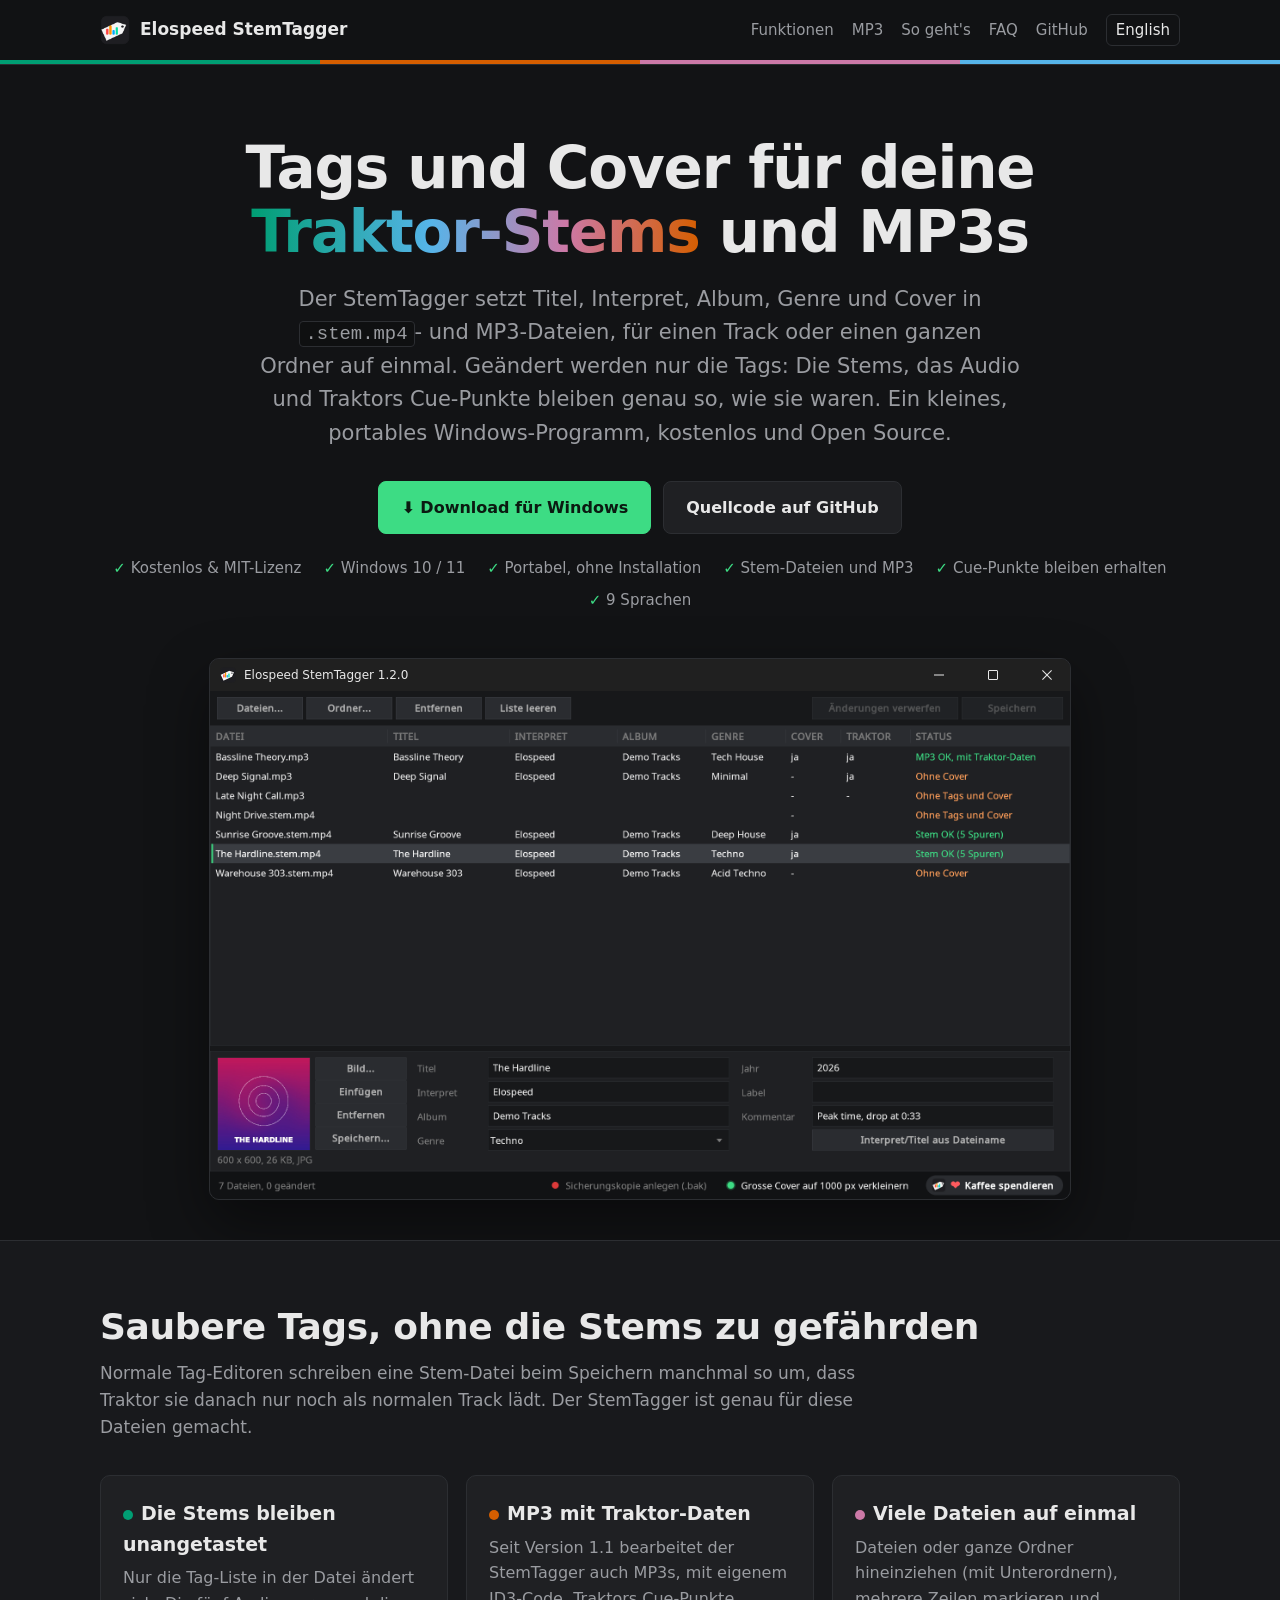
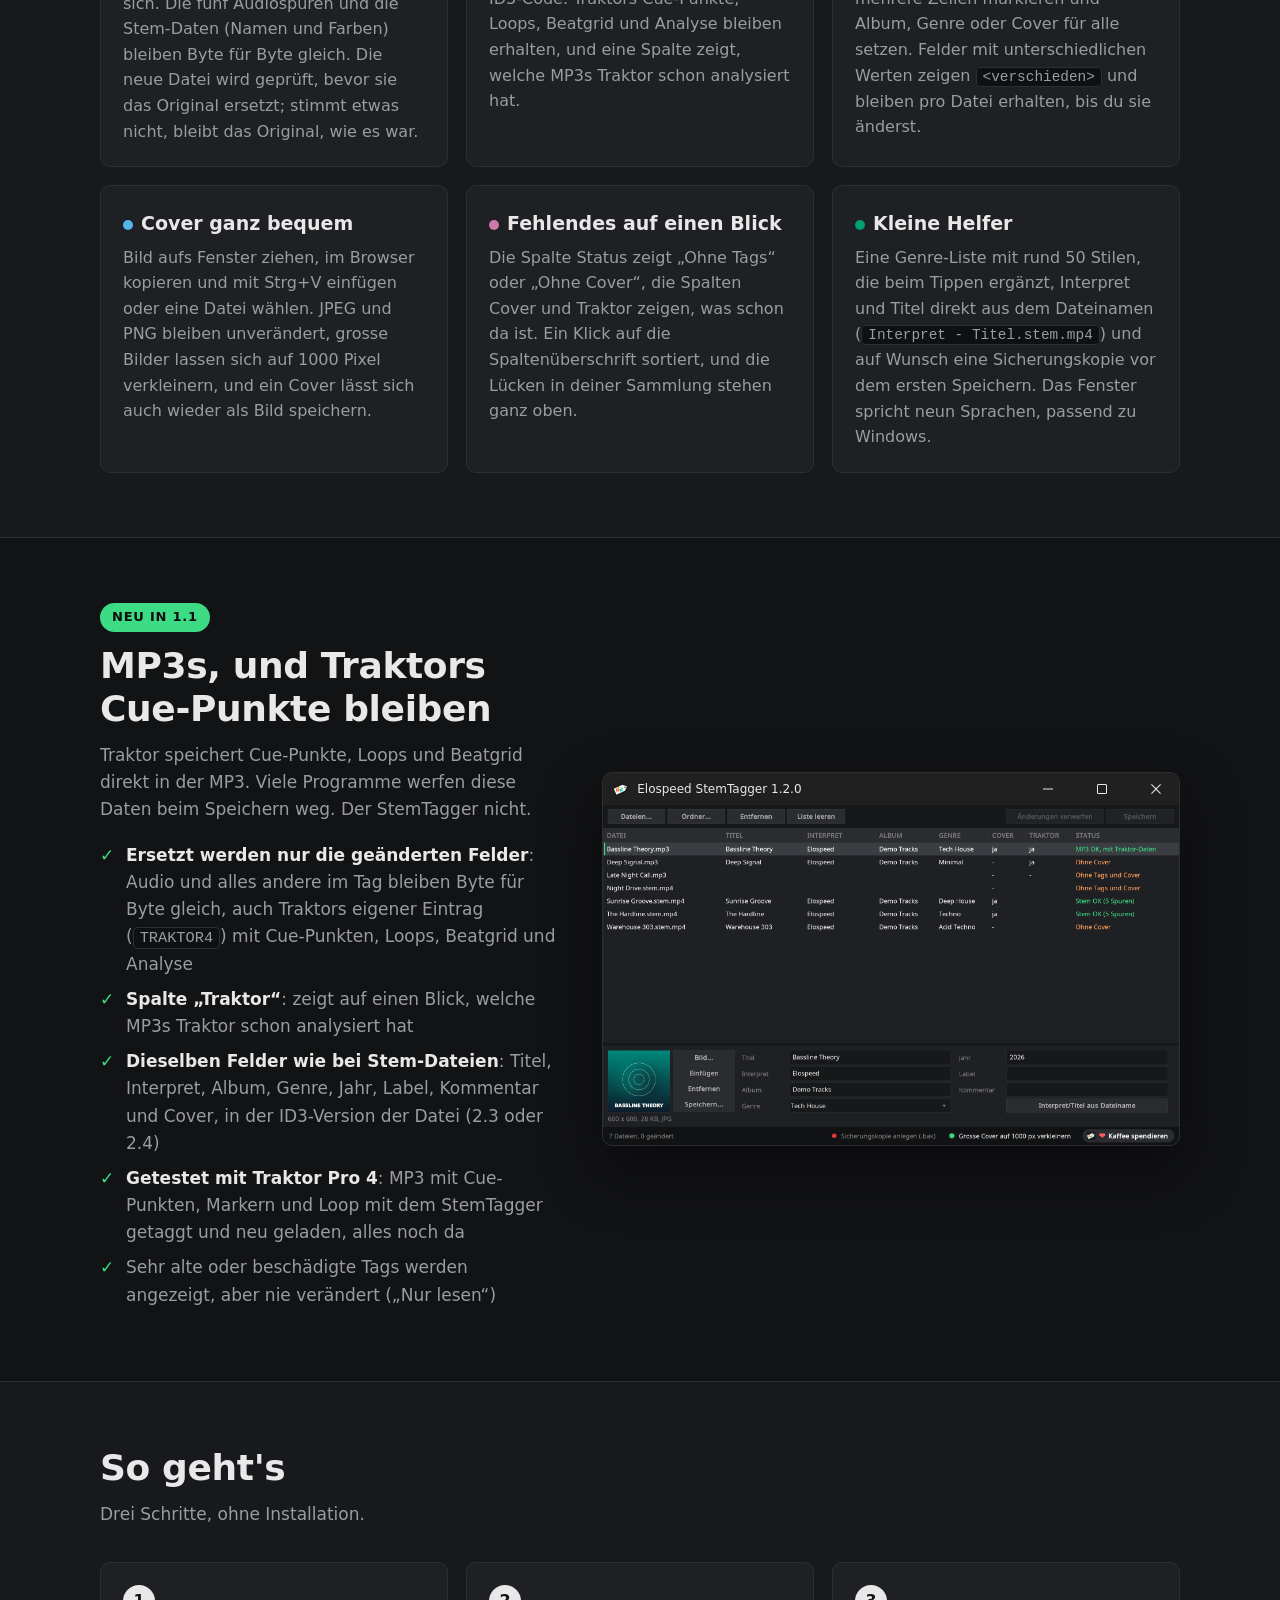
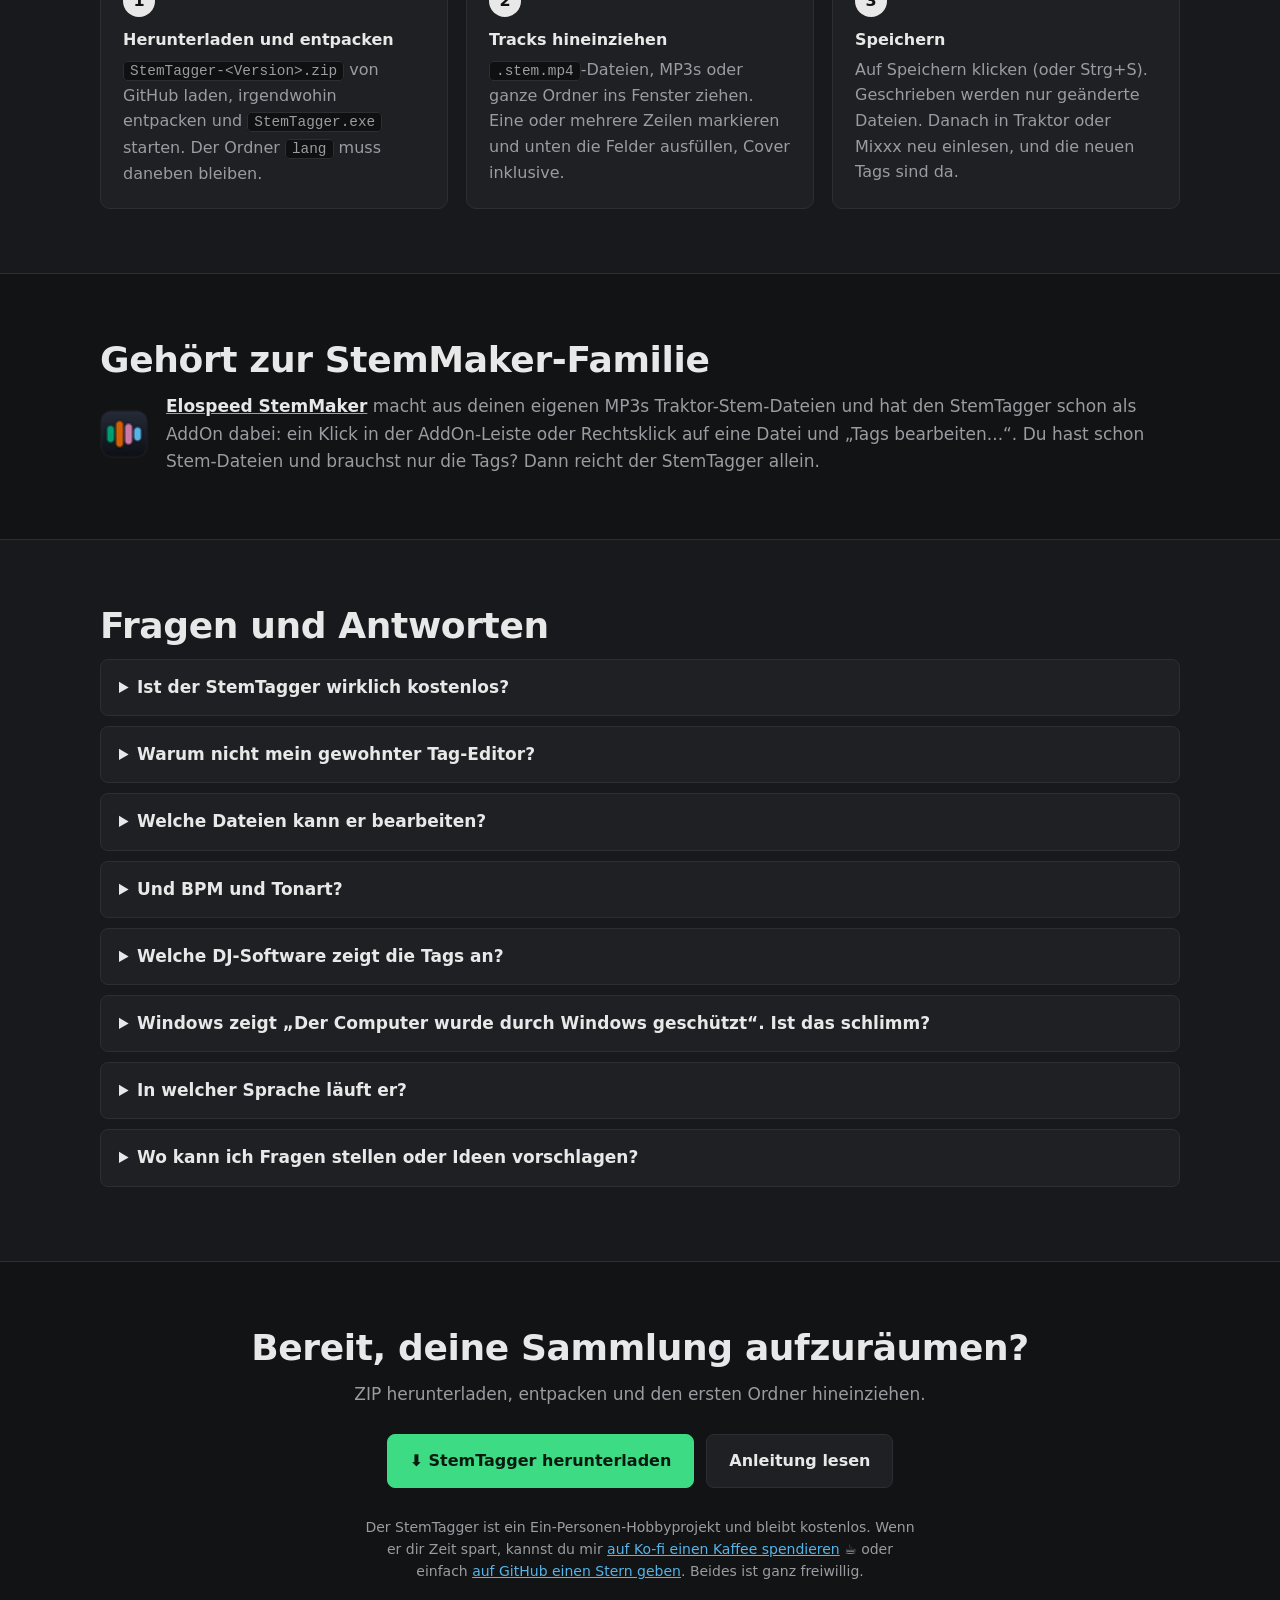
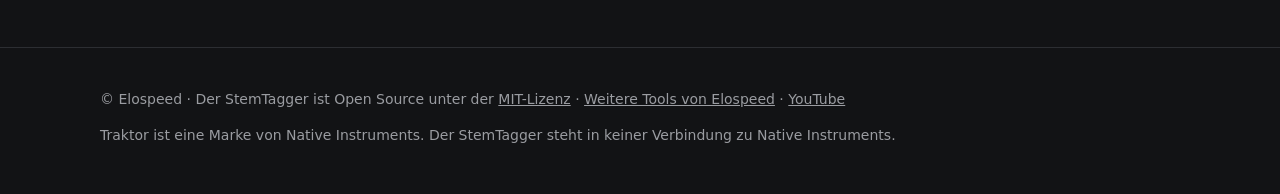
==== site/de/index.html @ ab4106f7 "Projektseite auf 1.2.0: neue Screenshots, neun Sprachen" ====
<!doctype html>
<html lang="de">
<head>
<meta charset="utf-8">
<meta name="viewport" content="width=device-width, initial-scale=1">
<title>StemTagger – kostenloser Tag- und Cover-Editor für Traktor-Stems und MP3</title>
<meta name="description" content="Elospeed StemTagger setzt Titel, Interpret, Album, Genre und Cover in Traktor-Stem-Dateien (.stem.mp4) und MP3s, ohne die Stems oder Traktors Cue-Punkte zu beschädigen. Kostenlos, Open Source, portabel, für Windows.">
<meta name="keywords" content="stem.mp4 Tags, Traktor Stems Tag-Editor, Cover Stem-Datei, MP3 Tags Traktor Cue-Punkte, Traktor Pro 4, Mixxx Stems, DJ, ID3, Windows, kostenlos, Open Source">
<meta name="author" content="Elospeed">
<meta name="robots" content="index, follow">
<link rel="canonical" href="https://elospeed.github.io/StemTagger/de/">
<link rel="alternate" hreflang="en" href="https://elospeed.github.io/StemTagger/">
<link rel="alternate" hreflang="de" href="https://elospeed.github.io/StemTagger/de/">
<link rel="alternate" hreflang="x-default" href="https://elospeed.github.io/StemTagger/">
<meta name="theme-color" content="#121315">
<link rel="icon" type="image/png" href="../img/icon-192.png">
<link rel="apple-touch-icon" href="../img/icon-192.png">

<meta property="og:type" content="website">
<meta property="og:site_name" content="Elospeed StemTagger">
<meta property="og:title" content="StemTagger – Tags und Cover für Traktor-Stems und MP3s">
<meta property="og:description" content="Titel, Interpret, Genre und Cover in .stem.mp4- und MP3-Dateien setzen. Die Stems und Traktors Cue-Punkte bleiben unangetastet. Kostenlos und Open Source für Windows.">
<meta property="og:url" content="https://elospeed.github.io/StemTagger/de/">
<meta property="og:image" content="https://elospeed.github.io/StemTagger/img/og-image-de.png">
<meta property="og:image:width" content="1200">
<meta property="og:image:height" content="630">
<meta property="og:locale" content="de_DE">
<meta property="og:locale:alternate" content="en_US">
<meta name="twitter:card" content="summary_large_image">
<meta name="twitter:title" content="StemTagger – Tags und Cover für Traktor-Stems und MP3s">
<meta name="twitter:description" content="Titel, Interpret, Genre und Cover in .stem.mp4- und MP3-Dateien setzen. Die Stems und Traktors Cue-Punkte bleiben unangetastet. Kostenlos und Open Source für Windows.">
<meta name="twitter:image" content="https://elospeed.github.io/StemTagger/img/og-image-de.png">

<link rel="stylesheet" href="../style.css">

<script>
  // Wer oben ausdrücklich Englisch gewählt hat, kommt auf die englische Seite.
  // Ohne eigene Wahl bleibt die deutsche Seite (z. B. bei einem Link aus einem deutschen Forum).
  (function () {
    var wahl = null;
    try { wahl = localStorage.getItem('elospeed-lang'); } catch (e) {}
    if (wahl === 'en') location.replace('../' + location.hash);
  })();
</script>

<script type="application/ld+json">
{
  "@context": "https://schema.org",
  "@type": "SoftwareApplication",
  "name": "Elospeed StemTagger",
  "operatingSystem": "Windows 10, Windows 11 (64-bit)",
  "applicationCategory": "MultimediaApplication",
  "description": "Tag- und Cover-Editor für Traktor-Stem-Dateien (.stem.mp4) und MP3-Dateien. Geändert werden nur die Tags: Stems, Audio und Traktors eigene Daten (Cue-Punkte, Beatgrid) bleiben Byte für Byte gleich.",
  "url": "https://elospeed.github.io/StemTagger/de/",
  "downloadUrl": "https://github.com/Elospeed/StemTagger/releases/latest",
  "softwareVersion": "1.2.0",
  "inLanguage": "de",
  "license": "https://opensource.org/licenses/MIT",
  "isAccessibleForFree": true,
  "offers": { "@type": "Offer", "price": "0", "priceCurrency": "CHF" },
  "author": { "@type": "Organization", "name": "Elospeed", "url": "https://github.com/Elospeed" },
  "screenshot": "https://elospeed.github.io/StemTagger/img/stemtagger-de.png"
}
</script>
</head>
<body>

<header class="top">
  <div class="wrap">
    <a class="brand" href="./"><img src="../img/icon-192.png" alt="" width="30" height="30">Elospeed StemTagger</a>
    <nav>
      <a class="hide-m" href="#funktionen">Funktionen</a>
      <a class="hide-m" href="#mp3">MP3</a>
      <a class="hide-m" href="#so-gehts">So geht's</a>
      <a class="hide-m" href="#faq">FAQ</a>
      <a class="hide-m" href="https://github.com/Elospeed/StemTagger">GitHub</a>
      <a class="lang" href="../" hreflang="en" lang="en" onclick="try{localStorage.setItem('elospeed-lang','en')}catch(e){}">English</a>
    </nav>
  </div>
  <div class="stripes"><i></i><i></i><i></i><i></i></div>
</header>

<main>

<section class="hero">
  <div class="wrap">
    <h1>Tags und Cover für deine<br><span class="grad">Traktor-Stems</span> und MP3s</h1>
    <p class="lead">Der StemTagger setzt Titel, Interpret, Album, Genre und Cover in <code>.stem.mp4</code>- und MP3-Dateien, für einen Track oder einen ganzen Ordner auf einmal. Geändert werden nur die Tags: Die Stems, das Audio und Traktors Cue-Punkte bleiben genau so, wie sie waren. Ein kleines, portables Windows-Programm, kostenlos und Open Source.</p>
    <div class="cta">
      <a class="btn primary" href="https://github.com/Elospeed/StemTagger/releases/latest">⬇ Download für Windows</a>
      <a class="btn" href="https://github.com/Elospeed/StemTagger">Quellcode auf GitHub</a>
    </div>
    <ul class="facts">
      <li>Kostenlos &amp; MIT-Lizenz</li>
      <li>Windows 10 / 11</li>
      <li>Portabel, ohne Installation</li>
      <li>Stem-Dateien und MP3</li>
      <li>Cue-Punkte bleiben erhalten</li>
      <li>9 Sprachen</li>
    </ul>
    <figure class="shot hero-shot">
      <div class="bar"><img src="../img/icon-32.png" alt=""><span>Elospeed StemTagger 1.2.0</span><i class="min"></i><i class="max"></i><i class="cls"></i></div>
      <img src="../img/stemtagger-de.png" width="1000" height="590" alt="StemTagger-Fenster im dunklen Design: Liste mit Stem-Dateien und MP3s mit Titel, Interpret, Album, Genre, Cover, Traktor-Daten und Status wie „Ohne Cover“ oder „Stem OK“, darunter Cover und Felder des markierten Tracks">
    </figure>
  </div>
</section>

<section id="funktionen" class="alt">
  <div class="wrap">
    <h2>Saubere Tags, ohne die Stems zu gefährden</h2>
    <p class="sub">Normale Tag-Editoren schreiben eine Stem-Datei beim Speichern manchmal so um, dass Traktor sie danach nur noch als normalen Track lädt. Der StemTagger ist genau für diese Dateien gemacht.</p>
    <div class="grid">
      <div class="card"><h3><span class="dot" style="background:var(--drums)"></span>Die Stems bleiben unangetastet</h3><p>Nur die Tag-Liste in der Datei ändert sich. Die fünf Audiospuren und die Stem-Daten (Namen und Farben) bleiben Byte für Byte gleich. Die neue Datei wird geprüft, bevor sie das Original ersetzt; stimmt etwas nicht, bleibt das Original, wie es war.</p></div>
      <div class="card"><h3><span class="dot" style="background:var(--bass)"></span>MP3 mit Traktor-Daten</h3><p>Seit Version 1.1 bearbeitet der StemTagger auch MP3s, mit eigenem ID3-Code. Traktors Cue-Punkte, Loops, Beatgrid und Analyse bleiben erhalten, und eine Spalte zeigt, welche MP3s Traktor schon analysiert hat.</p></div>
      <div class="card"><h3><span class="dot" style="background:var(--other)"></span>Viele Dateien auf einmal</h3><p>Dateien oder ganze Ordner hineinziehen (mit Unterordnern), mehrere Zeilen markieren und Album, Genre oder Cover für alle setzen. Felder mit unterschiedlichen Werten zeigen <code>&lt;verschieden&gt;</code> und bleiben pro Datei erhalten, bis du sie änderst.</p></div>
      <div class="card"><h3><span class="dot" style="background:var(--vox)"></span>Cover ganz bequem</h3><p>Bild aufs Fenster ziehen, im Browser kopieren und mit Strg+V einfügen oder eine Datei wählen. JPEG und PNG bleiben unverändert, grosse Bilder lassen sich auf 1000 Pixel verkleinern, und ein Cover lässt sich auch wieder als Bild speichern.</p></div>
      <div class="card"><h3><span class="dot" style="background:var(--other)"></span>Fehlendes auf einen Blick</h3><p>Die Spalte Status zeigt „Ohne Tags“ oder „Ohne Cover“, die Spalten Cover und Traktor zeigen, was schon da ist. Ein Klick auf die Spaltenüberschrift sortiert, und die Lücken in deiner Sammlung stehen ganz oben.</p></div>
      <div class="card"><h3><span class="dot" style="background:var(--drums)"></span>Kleine Helfer</h3><p>Eine Genre-Liste mit rund 50 Stilen, die beim Tippen ergänzt, Interpret und Titel direkt aus dem Dateinamen (<code>Interpret - Titel.stem.mp4</code>) und auf Wunsch eine Sicherungskopie vor dem ersten Speichern. Das Fenster spricht neun Sprachen, passend zu Windows.</p></div>
    </div>
  </div>
</section>

<section id="mp3">
  <div class="wrap split">
    <div>
      <span class="badge">Neu in 1.1</span>
      <h2>MP3s, und Traktors Cue-Punkte bleiben</h2>
      <p class="sub" style="margin-bottom:0">Traktor speichert Cue-Punkte, Loops und Beatgrid direkt in der MP3. Viele Programme werfen diese Daten beim Speichern weg. Der StemTagger nicht.</p>
      <ul class="ticks">
        <li><strong>Ersetzt werden nur die geänderten Felder</strong>: Audio und alles andere im Tag bleiben Byte für Byte gleich, auch Traktors eigener Eintrag (<code>TRAKTOR4</code>) mit Cue-Punkten, Loops, Beatgrid und Analyse</li>
        <li><strong>Spalte „Traktor“</strong>: zeigt auf einen Blick, welche MP3s Traktor schon analysiert hat</li>
        <li><strong>Dieselben Felder wie bei Stem-Dateien</strong>: Titel, Interpret, Album, Genre, Jahr, Label, Kommentar und Cover, in der ID3-Version der Datei (2.3 oder 2.4)</li>
        <li><strong>Getestet mit Traktor Pro 4</strong>: MP3 mit Cue-Punkten, Markern und Loop mit dem StemTagger getaggt und neu geladen, alles noch da</li>
        <li>Sehr alte oder beschädigte Tags werden angezeigt, aber nie verändert („Nur lesen“)</li>
      </ul>
    </div>
    <figure class="shot">
      <div class="bar"><img src="../img/icon-32.png" alt=""><span>Elospeed StemTagger 1.2.0</span><i class="min"></i><i class="max"></i><i class="cls"></i></div>
      <img src="../img/stemtagger-mp3-de.png" width="1000" height="590" alt="StemTagger mit markierter MP3: Die Spalte Traktor zeigt „ja“ bei MP3s mit Traktor-Daten, der Status lautet „MP3 OK, mit Traktor-Daten“, darunter Cover und Tags der MP3" loading="lazy">
    </figure>
  </div>
</section>

<section id="so-gehts" class="alt">
  <div class="wrap">
    <h2>So geht's</h2>
    <p class="sub">Drei Schritte, ohne Installation.</p>
    <ol class="steps">
      <li><strong>Herunterladen und entpacken</strong><code>StemTagger-&lt;Version&gt;.zip</code> von GitHub laden, irgendwohin entpacken und <code>StemTagger.exe</code> starten. Der Ordner <code>lang</code> muss daneben bleiben.</li>
      <li><strong>Tracks hineinziehen</strong><code>.stem.mp4</code>-Dateien, MP3s oder ganze Ordner ins Fenster ziehen. Eine oder mehrere Zeilen markieren und unten die Felder ausfüllen, Cover inklusive.</li>
      <li><strong>Speichern</strong>Auf Speichern klicken (oder Strg+S). Geschrieben werden nur geänderte Dateien. Danach in Traktor oder Mixxx neu einlesen, und die neuen Tags sind da.</li>
    </ol>
  </div>
</section>

<section>
  <div class="wrap">
    <h2>Gehört zur StemMaker-Familie</h2>
    <div class="family">
      <img src="../img/stemmaker-icon-32.png" alt="" width="48" height="48">
      <p><a href="https://elospeed.github.io/StemMaker/de/"><strong>Elospeed StemMaker</strong></a> macht aus deinen eigenen MP3s Traktor-Stem-Dateien und hat den StemTagger schon als AddOn dabei: ein Klick in der AddOn-Leiste oder Rechtsklick auf eine Datei und „Tags bearbeiten...“. Du hast schon Stem-Dateien und brauchst nur die Tags? Dann reicht der StemTagger allein.</p>
    </div>
  </div>
</section>

<section id="faq" class="alt">
  <div class="wrap">
    <h2>Fragen und Antworten</h2>
    <details>
      <summary>Ist der StemTagger wirklich kostenlos?</summary>
      <p>Ja. Der StemTagger ist Open Source unter der MIT-Lizenz. Keine Werbung, kein Konto und keine Bezahlversion. Wenn er dir gefällt, kannst du auf <a href="https://ko-fi.com/elospeed">Ko-fi</a> freiwillig etwas spenden.</p>
    </details>
    <details>
      <summary>Warum nicht mein gewohnter Tag-Editor?</summary>
      <p>Für normale MP3s geht das oft gut. Stem-Dateien sind aber besonders: Neben dem Master enthalten sie vier Stem-Spuren und einen Block mit Namen und Farben der Stems. Manche Tag-Editoren schreiben beim Speichern die ganze Datei neu und lassen diesen Block weg, und Traktor lädt die Datei danach als normalen Track. Manche werfen auch Traktors eigene Daten in MP3s weg (Cue-Punkte, Loops, Beatgrid). Der StemTagger ändert nur die Tag-Einträge und prüft die neue Datei, bevor sie das Original ersetzt.</p>
    </details>
    <details>
      <summary>Welche Dateien kann er bearbeiten?</summary>
      <p>Traktor-Stem-Dateien (<code>.stem.mp4</code>) und MP3-Dateien. Felder: Titel, Interpret, Album, Genre, Jahr, Label, Kommentar und Cover. Album-Interpret, Track-Nr., BPM und Tonart bleiben so, wie sie in der Datei stehen.</p>
    </details>
    <details>
      <summary>Und BPM und Tonart?</summary>
      <p>Die ermitteln Traktor und Mixxx beim Analysieren selbst. Werte, die schon in der Datei stehen, bleiben erhalten.</p>
    </details>
    <details>
      <summary>Welche DJ-Software zeigt die Tags an?</summary>
      <p>Von uns getestet mit <strong>Traktor Pro 4</strong> und <strong>Mixxx 2.6 Beta</strong>: Titel, Interpret, Album, Genre und Cover werden angezeigt, und die Stem-Dateien laden weiterhin als Stems. Programme, die eine Datei schon kennen, müssen ihre Tags eventuell neu einlesen.</p>
    </details>
    <details>
      <summary>Windows zeigt „Der Computer wurde durch Windows geschützt“. Ist das schlimm?</summary>
      <p>Der StemTagger ist nicht digital signiert, weil Signatur-Zertifikate jedes Jahr Geld kosten. Auf „Weitere Informationen“ und dann „Trotzdem ausführen“ klicken. Der ganze Quellcode liegt auf GitHub, und du kannst den Download bei VirusTotal prüfen oder selbst bauen.</p>
    </details>
    <details>
      <summary>In welcher Sprache läuft er?</summary>
      <p>In neun Sprachen: Deutsch, Englisch, Spanisch und seit Version 1.2 Französisch, Portugiesisch (Brasilien), Italienisch, Japanisch, Niederländisch und Polnisch. Die sechs neuen sind maschinelle Übersetzungen, die noch kein Muttersprachler gegengelesen hat, Verbesserungen sind sehr willkommen. Allein gestartet richtet sich der StemTagger nach der Sprache von Windows, sonst Englisch. Als AddOn von StemMaker nimmt er die Sprache, die du in StemMaker gewählt hast.</p>
    </details>
    <details>
      <summary>Wo kann ich Fragen stellen oder Ideen vorschlagen?</summary>
      <p>In den <a href="https://github.com/Elospeed/StemMaker/discussions">GitHub Discussions</a> von StemMaker. Dort kannst du auch Screenshots und Dateien anhängen. Lesen geht ohne Konto, zum Schreiben braucht es ein kostenloses GitHub-Konto.</p>
    </details>
  </div>
</section>

<section>
  <div class="wrap" style="text-align:center">
    <h2>Bereit, deine Sammlung aufzuräumen?</h2>
    <p class="sub" style="margin:0 auto 26px">ZIP herunterladen, entpacken und den ersten Ordner hineinziehen.</p>
    <div class="cta">
      <a class="btn primary" href="https://github.com/Elospeed/StemTagger/releases/latest">⬇ StemTagger herunterladen</a>
      <a class="btn" href="https://github.com/Elospeed/StemTagger/blob/main/LIESMICH.md">Anleitung lesen</a>
    </div>
    <p class="support">Der StemTagger ist ein Ein-Personen-Hobbyprojekt und bleibt kostenlos. Wenn er dir Zeit spart, kannst du mir <a href="https://ko-fi.com/elospeed">auf Ko-fi einen Kaffee spendieren</a> ☕ oder einfach <a href="https://github.com/Elospeed/StemTagger">auf GitHub einen Stern geben</a>. Beides ist ganz freiwillig.</p>
  </div>
</section>

</main>

<footer>
  <div class="wrap">
    <div>© Elospeed · Der StemTagger ist Open Source unter der <a href="https://github.com/Elospeed/StemTagger/blob/main/LICENSE">MIT-Lizenz</a> · <a href="https://elospeed.github.io/de/">Weitere Tools von Elospeed</a> · <a href="https://www.youtube.com/@elospeed">YouTube</a></div>
    <div>Traktor ist eine Marke von Native Instruments. Der StemTagger steht in keiner Verbindung zu Native Instruments.</div>
  </div>
</footer>

</body>
</html>
---- site/style.css ----
/* Elospeed StemTagger - Projektseite
   Ein einziges Stylesheet für die englische und die deutsche Seite.
   Gleicher Aufbau wie die StemMaker-Seite, Farben der vier Stems
   wie in StemMaker (Drums, Bass, Other, Vox). */

:root {
  --bg: #121315;
  --bg-2: #18191c;
  --panel: #1f2023;
  --line: #2c2e32;
  --text: #e8e8e8;
  --muted: #9a9ca1;
  --drums: #009e73;
  --bass: #d55e00;
  --other: #cc79a7;
  --vox: #56b4e9;
  --accent: #3ddc84;
  --radius: 10px;
  --max: 1120px;
}

* { box-sizing: border-box; }

html { scroll-behavior: smooth; }

body {
  margin: 0;
  background: var(--bg);
  color: var(--text);
  font-family: "Inter", system-ui, -apple-system, "Segoe UI", Roboto, sans-serif;
  font-size: 17px;
  line-height: 1.6;
  -webkit-font-smoothing: antialiased;
}

a { color: var(--vox); }
a:hover { color: #8fd0f5; }

img { max-width: 100%; height: auto; display: block; }

.wrap { max-width: var(--max); margin: 0 auto; padding: 0 20px; }

/* ---- Kopfzeile ---- */
header.top {
  position: sticky; top: 0; z-index: 10;
  background: rgba(18, 19, 21, .88);
  backdrop-filter: blur(8px);
  border-bottom: 1px solid var(--line);
}
header.top .wrap {
  display: flex; align-items: center; gap: 16px;
  height: 60px;
}
.brand {
  display: flex; align-items: center; gap: 10px;
  color: var(--text); text-decoration: none; font-weight: 700;
}
.brand img { width: 30px; height: 30px; border-radius: 6px; }
header.top nav { margin-left: auto; display: flex; gap: 18px; align-items: center; }
header.top nav a { color: var(--muted); text-decoration: none; font-size: 15px; }
header.top nav a:hover { color: var(--text); }
header.top nav .lang {
  border: 1px solid var(--line); border-radius: 6px; padding: 3px 9px; color: var(--text);
}
@media (max-width: 720px) {
  header.top nav a.hide-m { display: none; }
}

/* ---- Stem-Streifen als Markenzeichen ---- */
.stripes { display: flex; height: 4px; }
.stripes i { flex: 1; }
.stripes i:nth-child(1) { background: var(--drums); }
.stripes i:nth-child(2) { background: var(--bass); }
.stripes i:nth-child(3) { background: var(--other); }
.stripes i:nth-child(4) { background: var(--vox); }

/* ---- Startbereich ---- */
.hero { padding: 72px 0 40px; text-align: center; }
.hero h1 {
  font-size: clamp(34px, 5.5vw, 58px);
  line-height: 1.1; margin: 0 0 18px; letter-spacing: -.02em;
}
.hero h1 .grad {
  background: linear-gradient(90deg, var(--drums), var(--vox) 40%, var(--other) 70%, var(--bass));
  -webkit-background-clip: text; background-clip: text; color: transparent;
}
.hero p.lead {
  font-size: clamp(18px, 2.2vw, 21px); color: var(--muted);
  max-width: 760px; margin: 0 auto 30px;
}
.cta { display: flex; gap: 12px; justify-content: center; flex-wrap: wrap; }
/* leiser Spenden-Hinweis unter dem Download-Knopf am Seitenende */
.support { max-width: 560px; margin: 28px auto 0; font-size: 14px; color: var(--muted); }
.btn {
  display: inline-flex; align-items: center; gap: 8px;
  padding: 13px 22px; border-radius: 8px; font-weight: 700; font-size: 16px;
  text-decoration: none; border: 1px solid var(--line); color: var(--text);
  background: var(--panel);
}
.btn:hover { color: var(--text); border-color: #4a4d52; }
.btn.primary { background: var(--accent); border-color: var(--accent); color: #0b1a11; }
.btn.primary:hover { background: #5ae69b; color: #0b1a11; }
.hero .facts {
  margin: 22px 0 0; padding: 0; list-style: none;
  display: flex; gap: 8px 22px; justify-content: center; flex-wrap: wrap;
  color: var(--muted); font-size: 15px;
}
.hero .facts li::before { content: "✓ "; color: var(--accent); }

/* ---- Screenshots im Fensterrahmen ---- */
.shot {
  margin: 0; background: var(--panel);
  border: 1px solid var(--line); border-radius: var(--radius);
  overflow: hidden; box-shadow: 0 24px 60px rgba(0, 0, 0, .45);
}
/* Titelleiste wie unter Windows 11: Symbol und Titel links, Minimieren/Maximieren/Schliessen rechts */
.shot .bar {
  display: flex; align-items: center; gap: 8px;
  height: 32px; padding: 0 0 0 10px; background: #202020;
  font: 12px "Segoe UI", system-ui, sans-serif; color: #e8e8e8;
}
.shot.light .bar { background: #f3f3f3; color: #1b1b1b; border-bottom: 1px solid #e5e5e5; }
.shot .bar img { width: 16px; height: 16px; flex: none; }
.shot .bar span { flex: 1; text-align: left; white-space: nowrap; overflow: hidden; text-overflow: ellipsis; }
.shot .bar i { position: relative; width: 46px; height: 32px; flex: none; }
.shot .bar i::before, .shot .bar i::after {
  content: ""; position: absolute; left: 50%; top: 50%; transform: translate(-50%, -50%);
}
.shot .bar .min::before { width: 10px; height: 1px; background: currentColor; }
.shot .bar .max::before { width: 8px; height: 8px; border: 1px solid currentColor; border-radius: 1px; }
.shot .bar .cls::before, .shot .bar .cls::after { width: 13px; height: 1px; background: currentColor; }
.shot .bar .cls::before { transform: translate(-50%, -50%) rotate(45deg); }
.shot .bar .cls::after { transform: translate(-50%, -50%) rotate(-45deg); }
@media (max-width: 560px) { .shot .bar i { width: 32px; } }
.shot img { width: 100%; }
figcaption { color: var(--muted); font-size: 14px; text-align: center; margin-top: 12px; }
.hero-shot { max-width: 862px; margin: 46px auto 0; }

/* ---- Abschnitte ---- */
section { padding: 64px 0; }
section.alt { background: var(--bg-2); border-top: 1px solid var(--line); border-bottom: 1px solid var(--line); }
h2 { font-size: clamp(26px, 3.4vw, 36px); margin: 0 0 12px; letter-spacing: -.01em; line-height: 1.2; }
h3 { font-size: 19px; margin: 0 0 6px; }
.sub { color: var(--muted); margin: 0 0 34px; max-width: 760px; }

.grid { display: grid; gap: 18px; grid-template-columns: repeat(auto-fit, minmax(min(100%, 300px), 1fr)); }
.card {
  background: var(--panel); border: 1px solid var(--line);
  border-radius: var(--radius); padding: 22px;
}
.card p { margin: 0; color: var(--muted); font-size: 16px; }
.card .dot { width: 10px; height: 10px; border-radius: 50%; display: inline-block; margin-right: 8px; }

/* Schritte */
ol.steps { list-style: none; padding: 0; margin: 0; counter-reset: s; display: grid; gap: 18px;
  grid-template-columns: repeat(auto-fit, minmax(230px, 1fr)); }
ol.steps li { counter-increment: s; background: var(--panel); border: 1px solid var(--line);
  border-radius: var(--radius); padding: 22px; color: var(--muted); font-size: 16px; }
ol.steps li::before {
  content: counter(s); display: flex; align-items: center; justify-content: center;
  width: 32px; height: 32px; border-radius: 50%; margin-bottom: 10px;
  background: var(--text); color: var(--bg); font-weight: 800;
}
ol.steps li strong { color: var(--text); display: block; margin-bottom: 4px; }

/* Zwei Spalten: Text + Bild */
.split { display: grid; gap: 40px; align-items: center; grid-template-columns: 1fr 1.25fr; }
.split.rev { grid-template-columns: 1.25fr 1fr; }
.split.rev > :first-child { order: 2; }
@media (max-width: 860px) {
  .split, .split.rev { grid-template-columns: 1fr; }
  .split.rev > :first-child { order: 0; }
}
ul.ticks { padding: 0; list-style: none; margin: 18px 0 0; }
ul.ticks li { padding-left: 26px; position: relative; margin: 8px 0; color: var(--muted); }
ul.ticks li::before { content: "✓"; position: absolute; left: 0; color: var(--accent); font-weight: 700; }
ul.ticks li strong { color: var(--text); }

/* Tabelle */
table { width: 100%; border-collapse: collapse; font-size: 16px; }
th, td { text-align: left; padding: 11px 12px; border-bottom: 1px solid var(--line); vertical-align: top; }
th { color: var(--muted); font-weight: 600; font-size: 14px; }
.table-wrap { overflow-x: auto; background: var(--panel); border: 1px solid var(--line); border-radius: var(--radius); }

/* Hinweise */
.note { border-left: 3px solid var(--bass); background: var(--panel); padding: 14px 18px; border-radius: 0 8px 8px 0; color: var(--muted); font-size: 16px; }
.note strong { color: var(--text); }

/* FAQ */
details { background: var(--panel); border: 1px solid var(--line); border-radius: 8px; padding: 14px 18px; margin-bottom: 10px; }
details summary { cursor: pointer; font-weight: 700; }
details p { color: var(--muted); margin: 10px 0 0; font-size: 16px; }

/* Fuss */
footer { padding: 40px 0 50px; color: var(--muted); font-size: 14px; border-top: 1px solid var(--line); }
footer .wrap { display: flex; gap: 14px 28px; flex-wrap: wrap; justify-content: space-between; }
footer a { color: var(--muted); }

code { background: #0f1011; border: 1px solid var(--line); border-radius: 4px; padding: 1px 6px; font-size: .9em; }

/* Kopfzeile auf dem Handy: Name nicht umbrechen */
.brand { white-space: nowrap; }
@media (max-width: 420px) {
  header.top nav { gap: 12px; }
  .brand { font-size: 15px; }
}

/* ---- Abzeichen ("Neu in 1.1") und Unterpunkte ---- */
.badge {
  display: inline-block; margin-bottom: 12px; padding: 4px 12px; border-radius: 999px;
  background: var(--accent); color: #0d0d0d; font-size: 13px; font-weight: 800;
  letter-spacing: .06em; text-transform: uppercase;
}
.soon { margin-top: 26px; }
.soon p { color: var(--muted); margin: 0; }
.soon p strong { color: var(--text); }
.soon ul.ticks { margin-top: 8px; }

/* ---- Gehört zur StemMaker-Familie ---- */
.family { display: flex; gap: 18px; align-items: center; }
.family img { width: 48px; height: 48px; flex: none; }
.family p { margin: 0; color: var(--muted); }
.family p strong { color: var(--text); }
@media (max-width: 560px) { .family { flex-direction: column; align-items: flex-start; } }
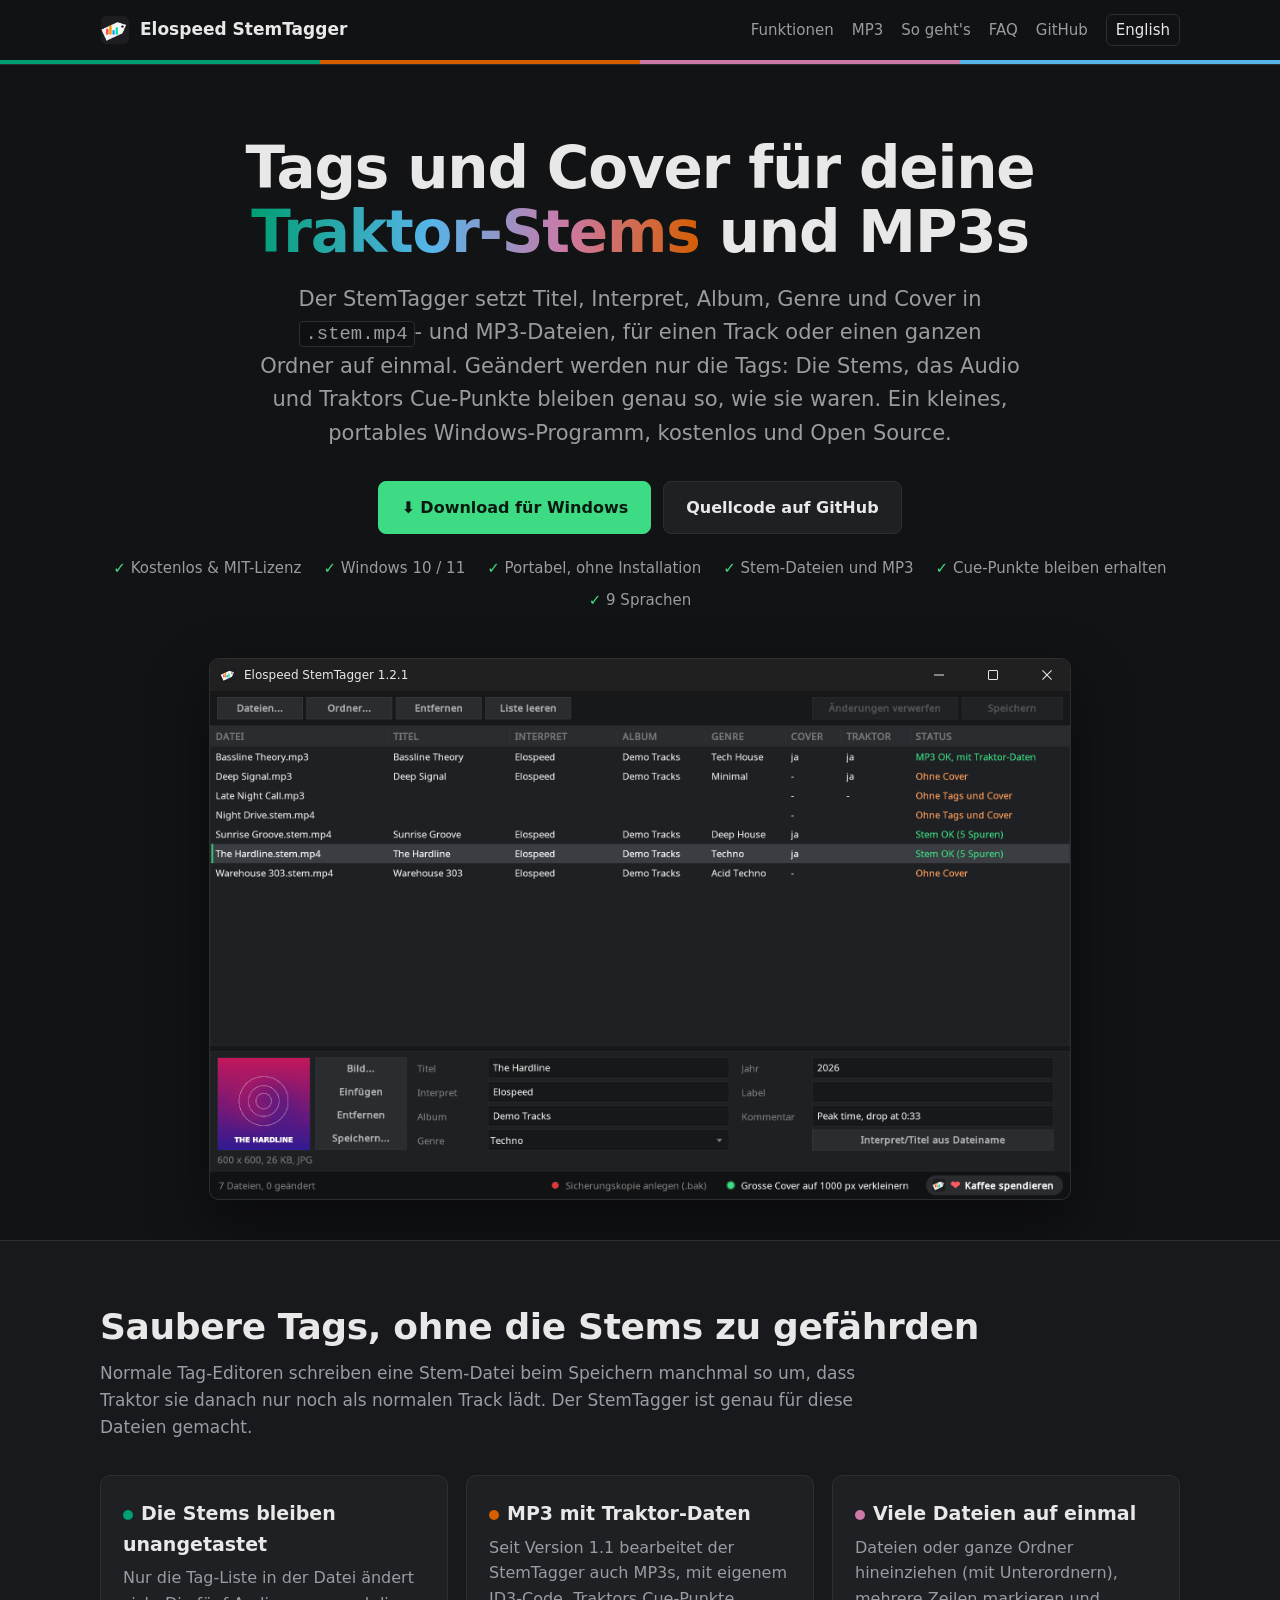
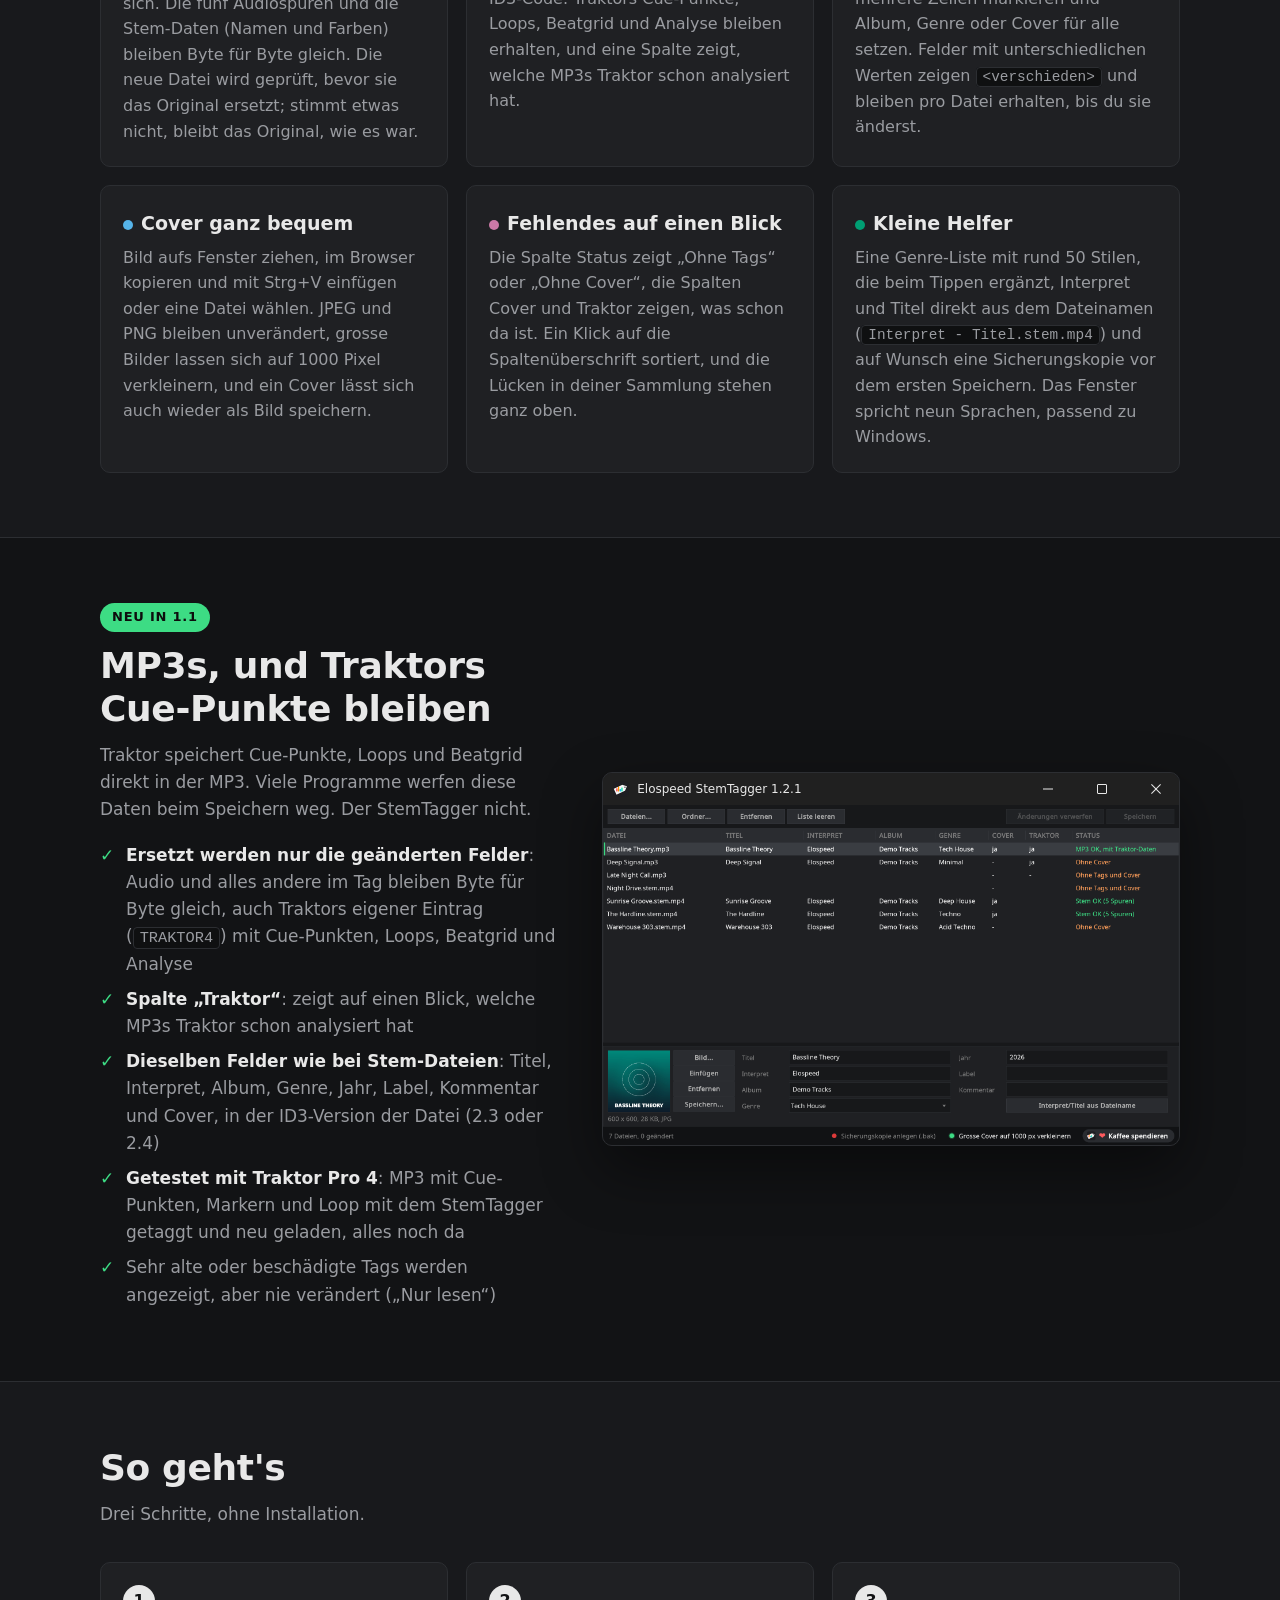
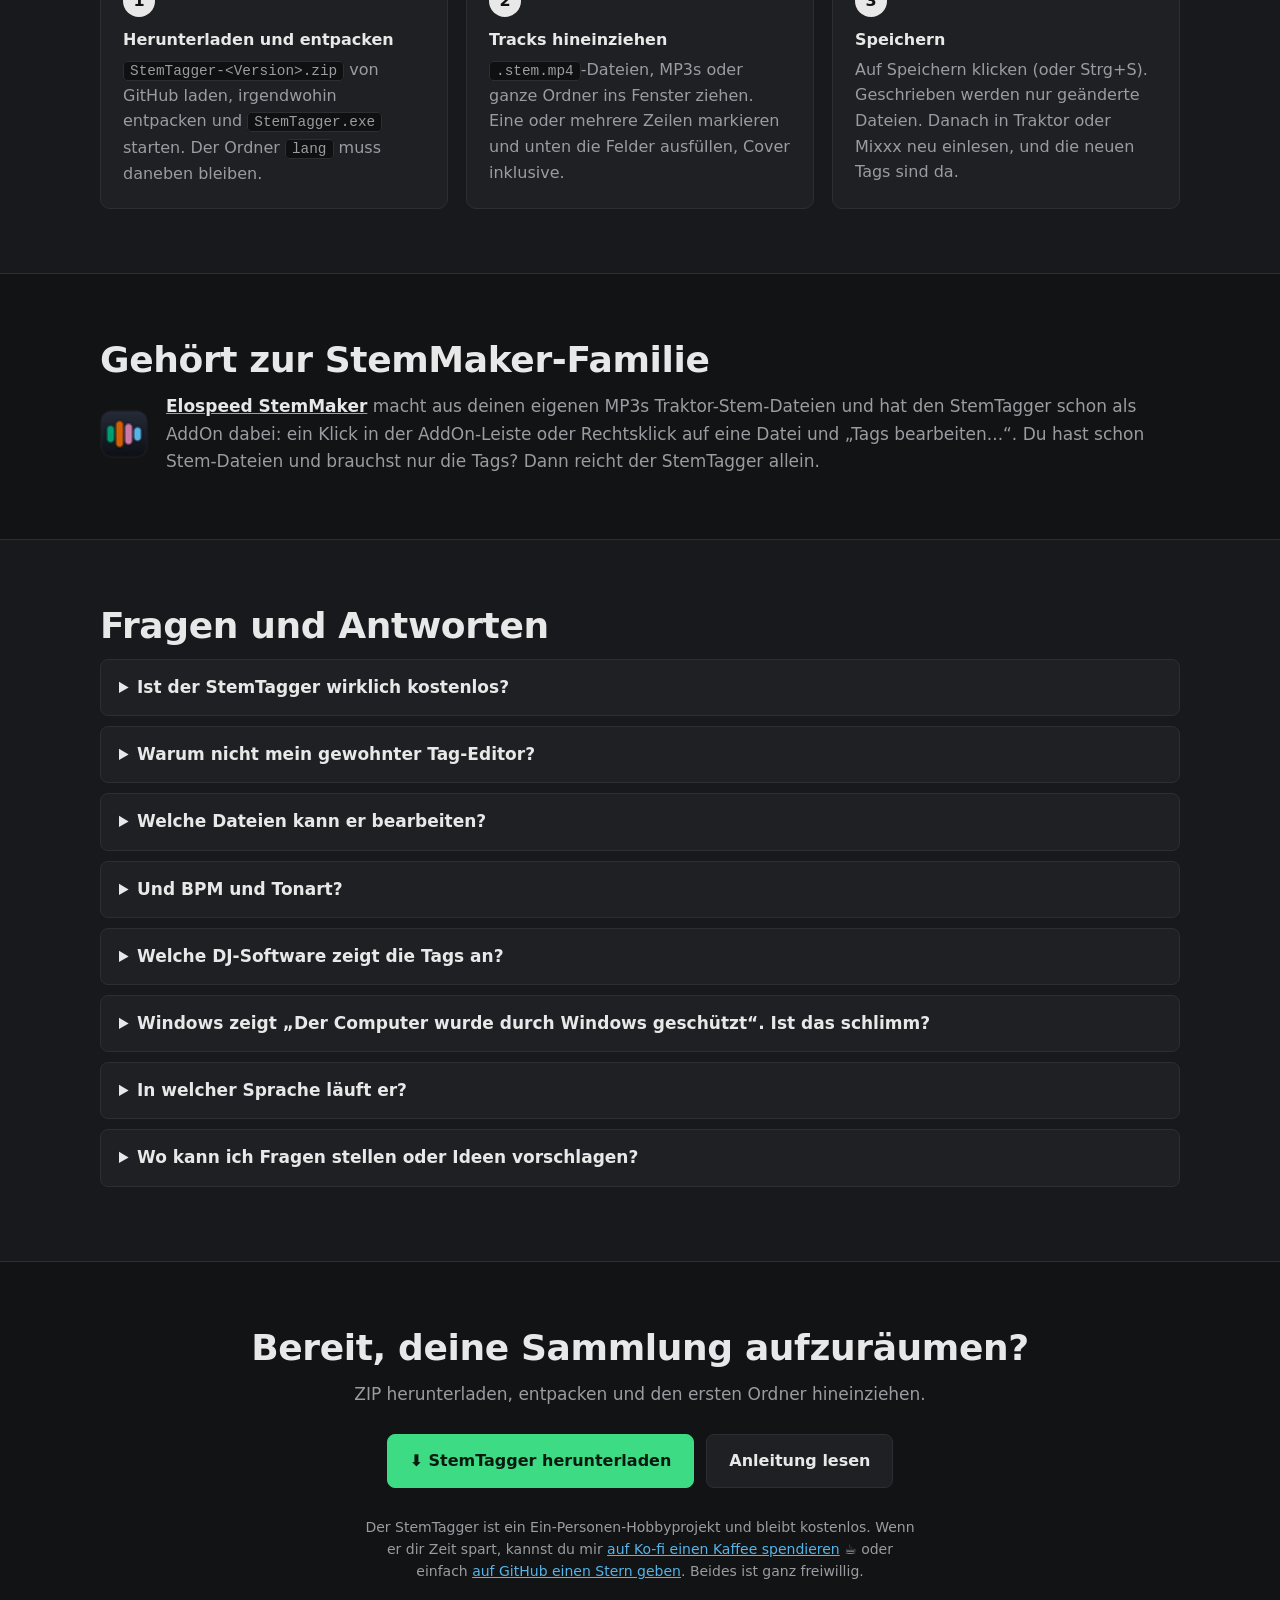
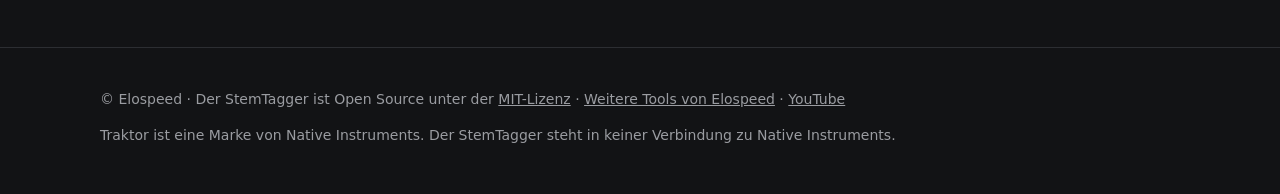
==== commit 9cfb8b54: "Release 1.2.1: Datum im CHANGELOG, Projektseite auf 1.2.1" ====
--- a/site/de/index.html
+++ b/site/de/index.html
@@ -53,7 +53,7 @@
   "description": "Tag- und Cover-Editor für Traktor-Stem-Dateien (.stem.mp4) und MP3-Dateien. Geändert werden nur die Tags: Stems, Audio und Traktors eigene Daten (Cue-Punkte, Beatgrid) bleiben Byte für Byte gleich.",
   "url": "https://elospeed.github.io/StemTagger/de/",
   "downloadUrl": "https://github.com/Elospeed/StemTagger/releases/latest",
-  "softwareVersion": "1.2.0",
+  "softwareVersion": "1.2.1",
   "inLanguage": "de",
   "license": "https://opensource.org/licenses/MIT",
   "isAccessibleForFree": true,
@@ -99,7 +99,7 @@
       <li>9 Sprachen</li>
     </ul>
     <figure class="shot hero-shot">
-      <div class="bar"><img src="../img/icon-32.png" alt=""><span>Elospeed StemTagger 1.2.0</span><i class="min"></i><i class="max"></i><i class="cls"></i></div>
+      <div class="bar"><img src="../img/icon-32.png" alt=""><span>Elospeed StemTagger 1.2.1</span><i class="min"></i><i class="max"></i><i class="cls"></i></div>
       <img src="../img/stemtagger-de.png" width="1000" height="590" alt="StemTagger-Fenster im dunklen Design: Liste mit Stem-Dateien und MP3s mit Titel, Interpret, Album, Genre, Cover, Traktor-Daten und Status wie „Ohne Cover“ oder „Stem OK“, darunter Cover und Felder des markierten Tracks">
     </figure>
   </div>
@@ -135,7 +135,7 @@
       </ul>
     </div>
     <figure class="shot">
-      <div class="bar"><img src="../img/icon-32.png" alt=""><span>Elospeed StemTagger 1.2.0</span><i class="min"></i><i class="max"></i><i class="cls"></i></div>
+      <div class="bar"><img src="../img/icon-32.png" alt=""><span>Elospeed StemTagger 1.2.1</span><i class="min"></i><i class="max"></i><i class="cls"></i></div>
       <img src="../img/stemtagger-mp3-de.png" width="1000" height="590" alt="StemTagger mit markierter MP3: Die Spalte Traktor zeigt „ja“ bei MP3s mit Traktor-Daten, der Status lautet „MP3 OK, mit Traktor-Daten“, darunter Cover und Tags der MP3" loading="lazy">
     </figure>
   </div>
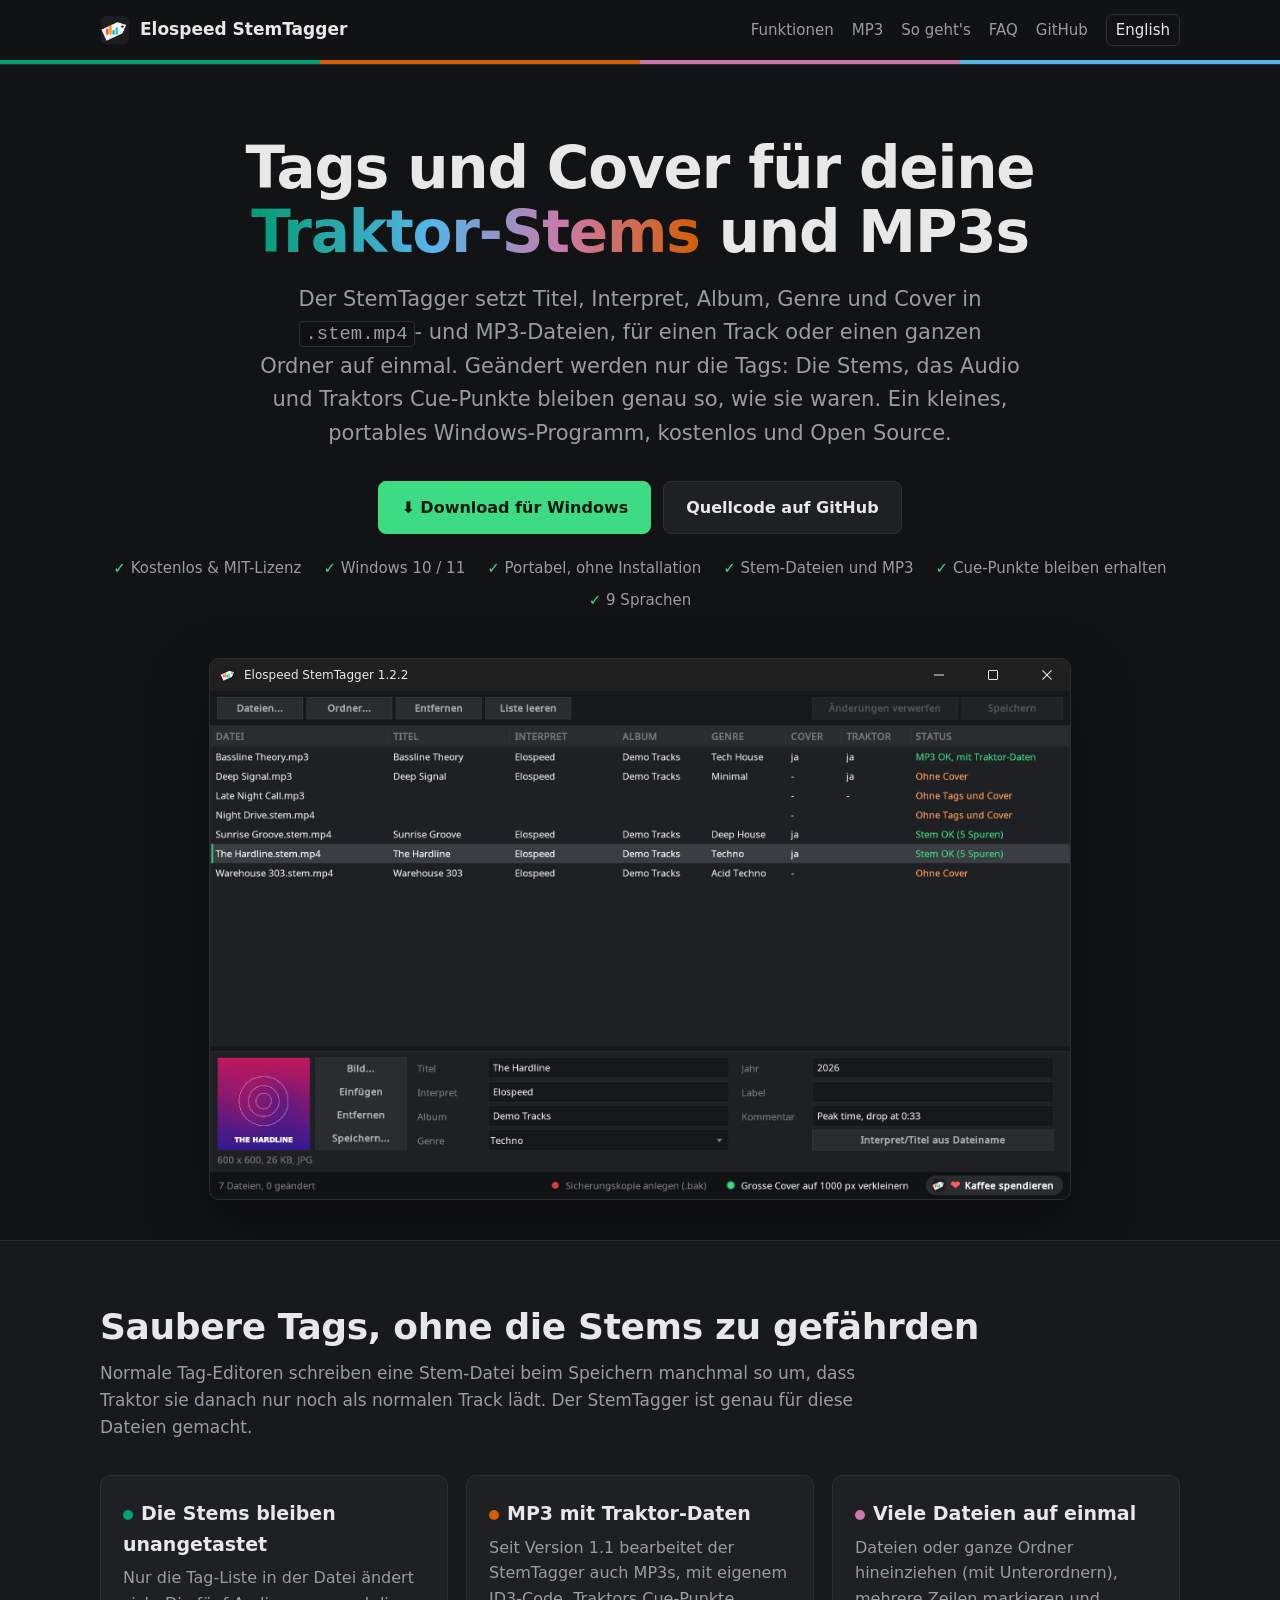
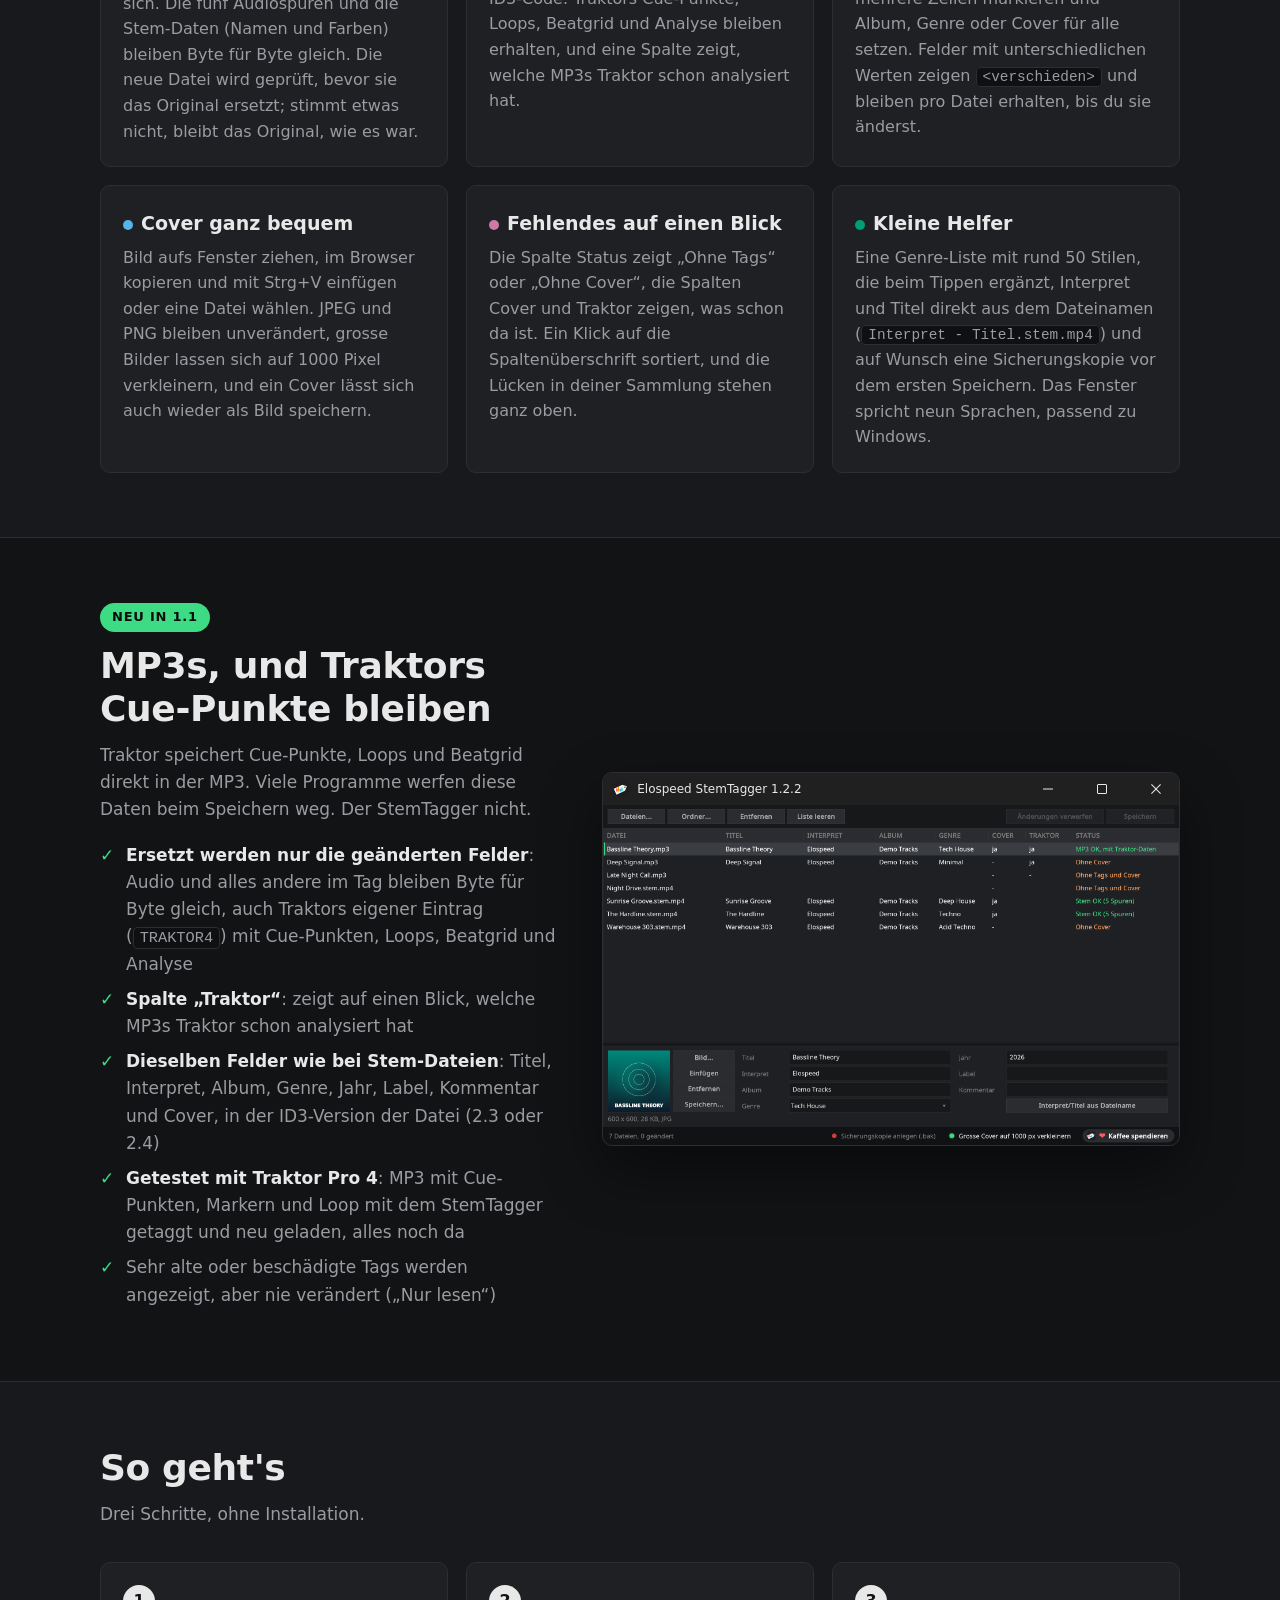
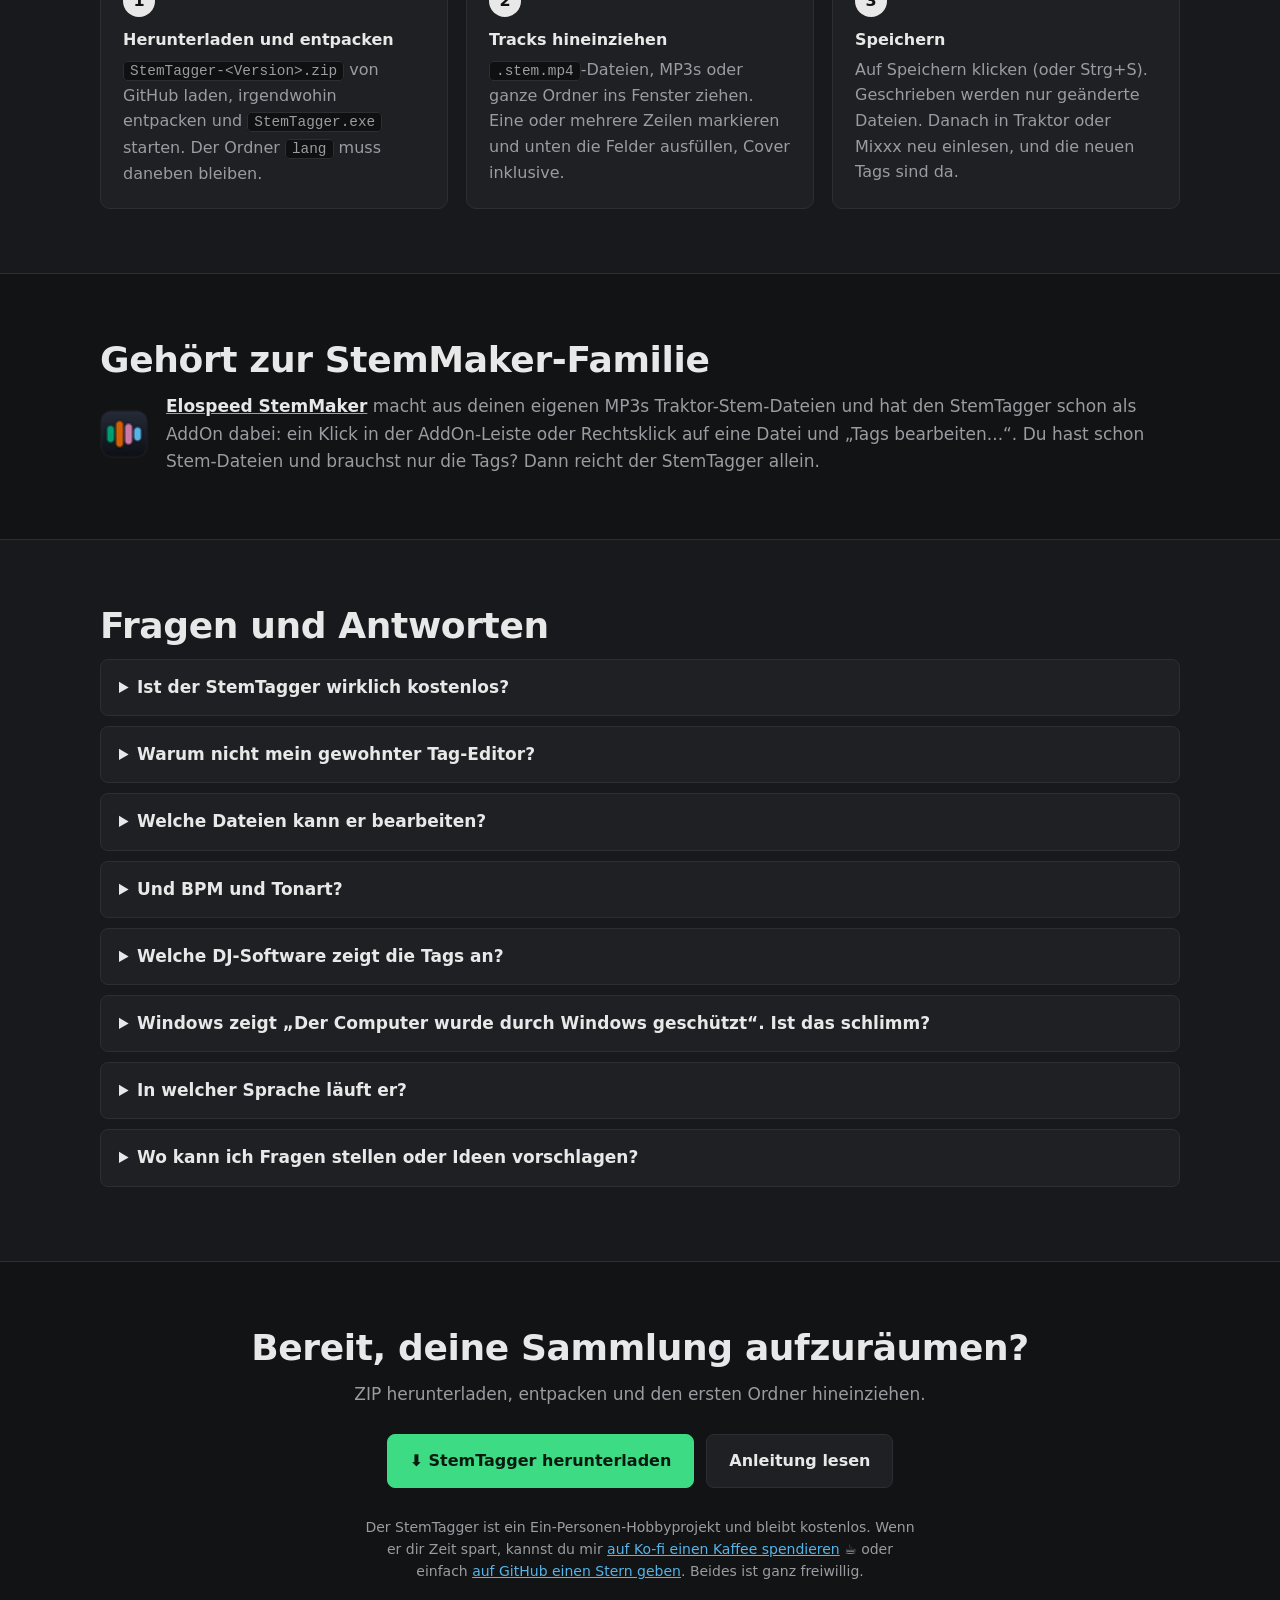
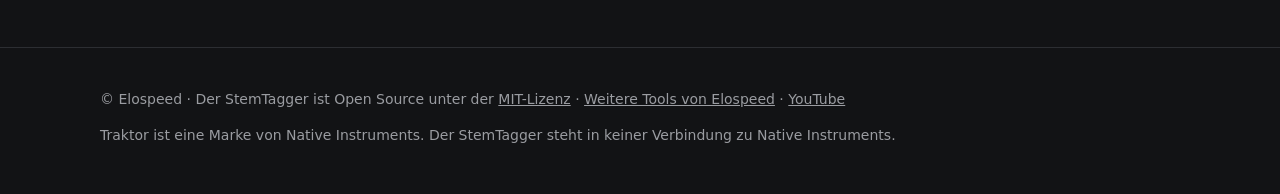
==== commit 671ed1e1: "StemTagger 1.2.2: japanische Spaltenköpfe in normaler Schrift" ====
--- a/site/de/index.html
+++ b/site/de/index.html
@@ -53,7 +53,7 @@
   "description": "Tag- und Cover-Editor für Traktor-Stem-Dateien (.stem.mp4) und MP3-Dateien. Geändert werden nur die Tags: Stems, Audio und Traktors eigene Daten (Cue-Punkte, Beatgrid) bleiben Byte für Byte gleich.",
   "url": "https://elospeed.github.io/StemTagger/de/",
   "downloadUrl": "https://github.com/Elospeed/StemTagger/releases/latest",
-  "softwareVersion": "1.2.1",
+  "softwareVersion": "1.2.2",
   "inLanguage": "de",
   "license": "https://opensource.org/licenses/MIT",
   "isAccessibleForFree": true,
@@ -99,7 +99,7 @@
       <li>9 Sprachen</li>
     </ul>
     <figure class="shot hero-shot">
-      <div class="bar"><img src="../img/icon-32.png" alt=""><span>Elospeed StemTagger 1.2.1</span><i class="min"></i><i class="max"></i><i class="cls"></i></div>
+      <div class="bar"><img src="../img/icon-32.png" alt=""><span>Elospeed StemTagger 1.2.2</span><i class="min"></i><i class="max"></i><i class="cls"></i></div>
       <img src="../img/stemtagger-de.png" width="1000" height="590" alt="StemTagger-Fenster im dunklen Design: Liste mit Stem-Dateien und MP3s mit Titel, Interpret, Album, Genre, Cover, Traktor-Daten und Status wie „Ohne Cover“ oder „Stem OK“, darunter Cover und Felder des markierten Tracks">
     </figure>
   </div>
@@ -135,7 +135,7 @@
       </ul>
     </div>
     <figure class="shot">
-      <div class="bar"><img src="../img/icon-32.png" alt=""><span>Elospeed StemTagger 1.2.1</span><i class="min"></i><i class="max"></i><i class="cls"></i></div>
+      <div class="bar"><img src="../img/icon-32.png" alt=""><span>Elospeed StemTagger 1.2.2</span><i class="min"></i><i class="max"></i><i class="cls"></i></div>
       <img src="../img/stemtagger-mp3-de.png" width="1000" height="590" alt="StemTagger mit markierter MP3: Die Spalte Traktor zeigt „ja“ bei MP3s mit Traktor-Daten, der Status lautet „MP3 OK, mit Traktor-Daten“, darunter Cover und Tags der MP3" loading="lazy">
     </figure>
   </div>
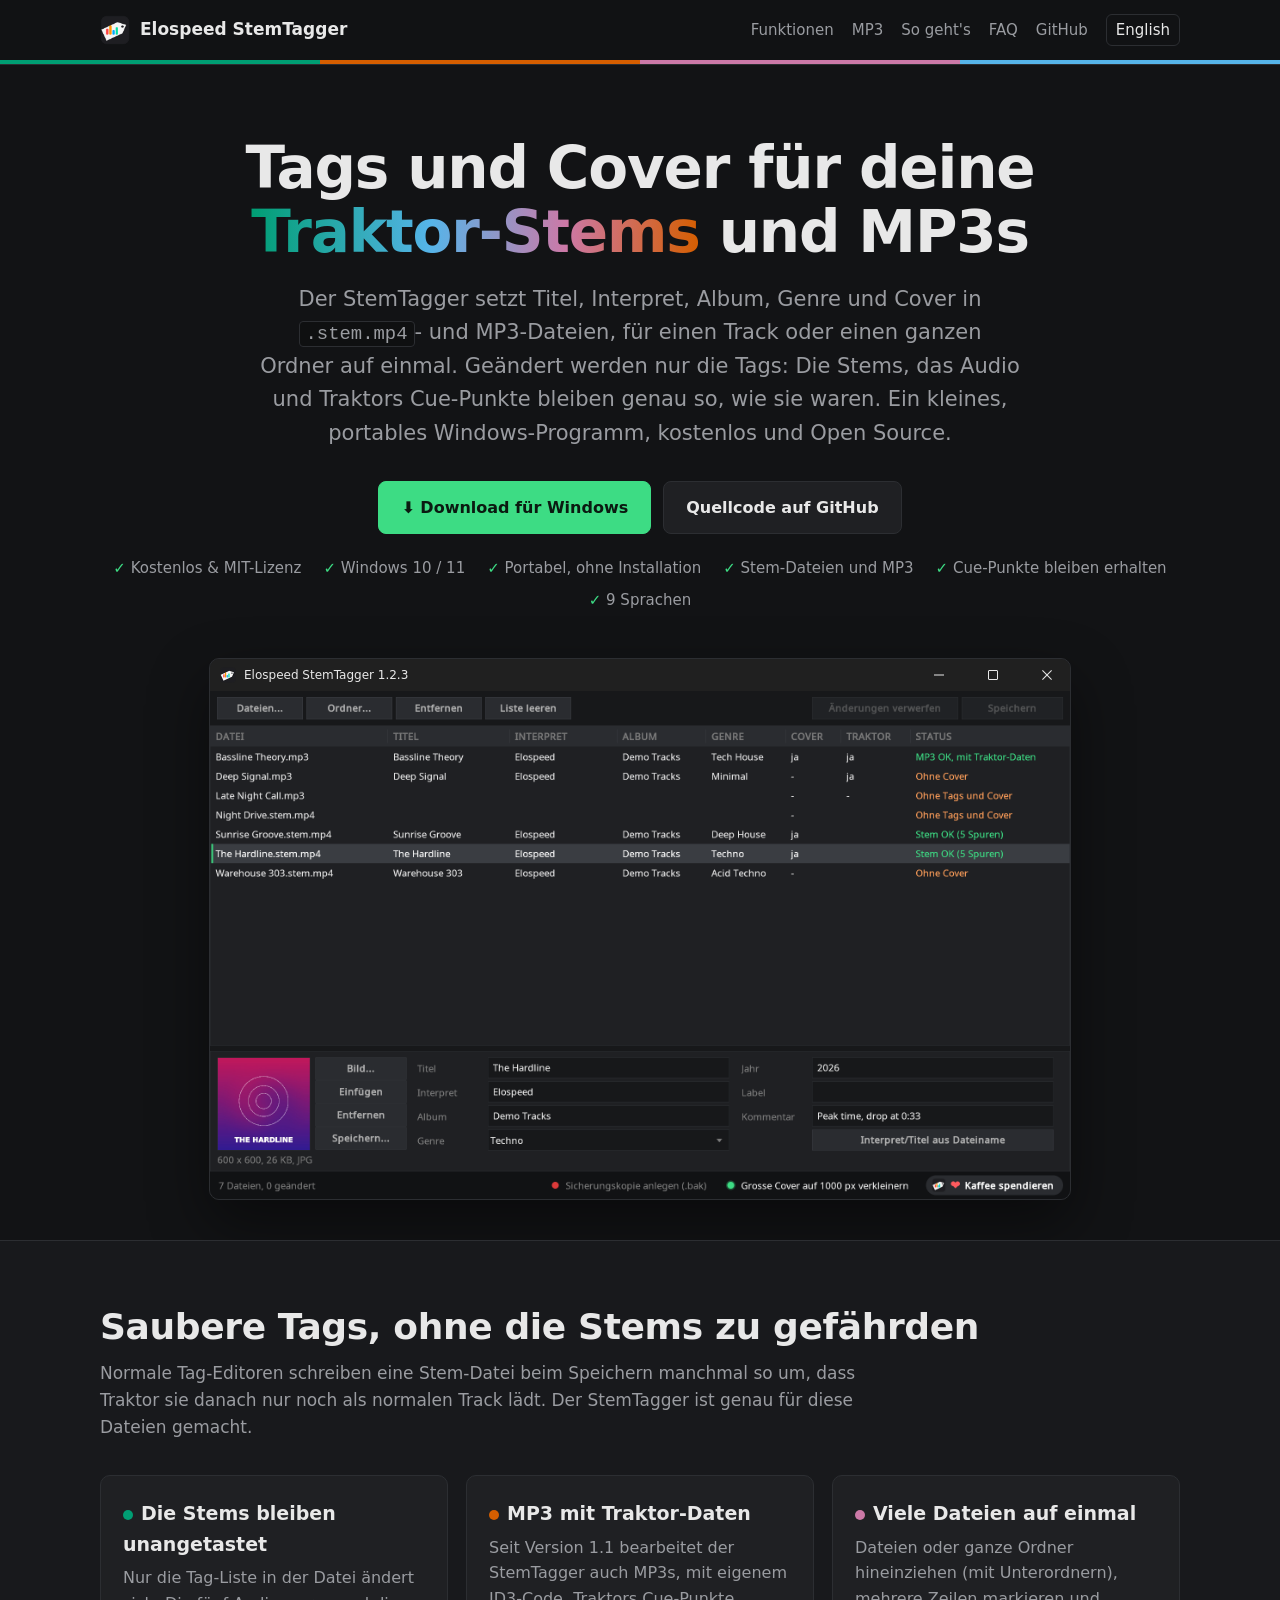
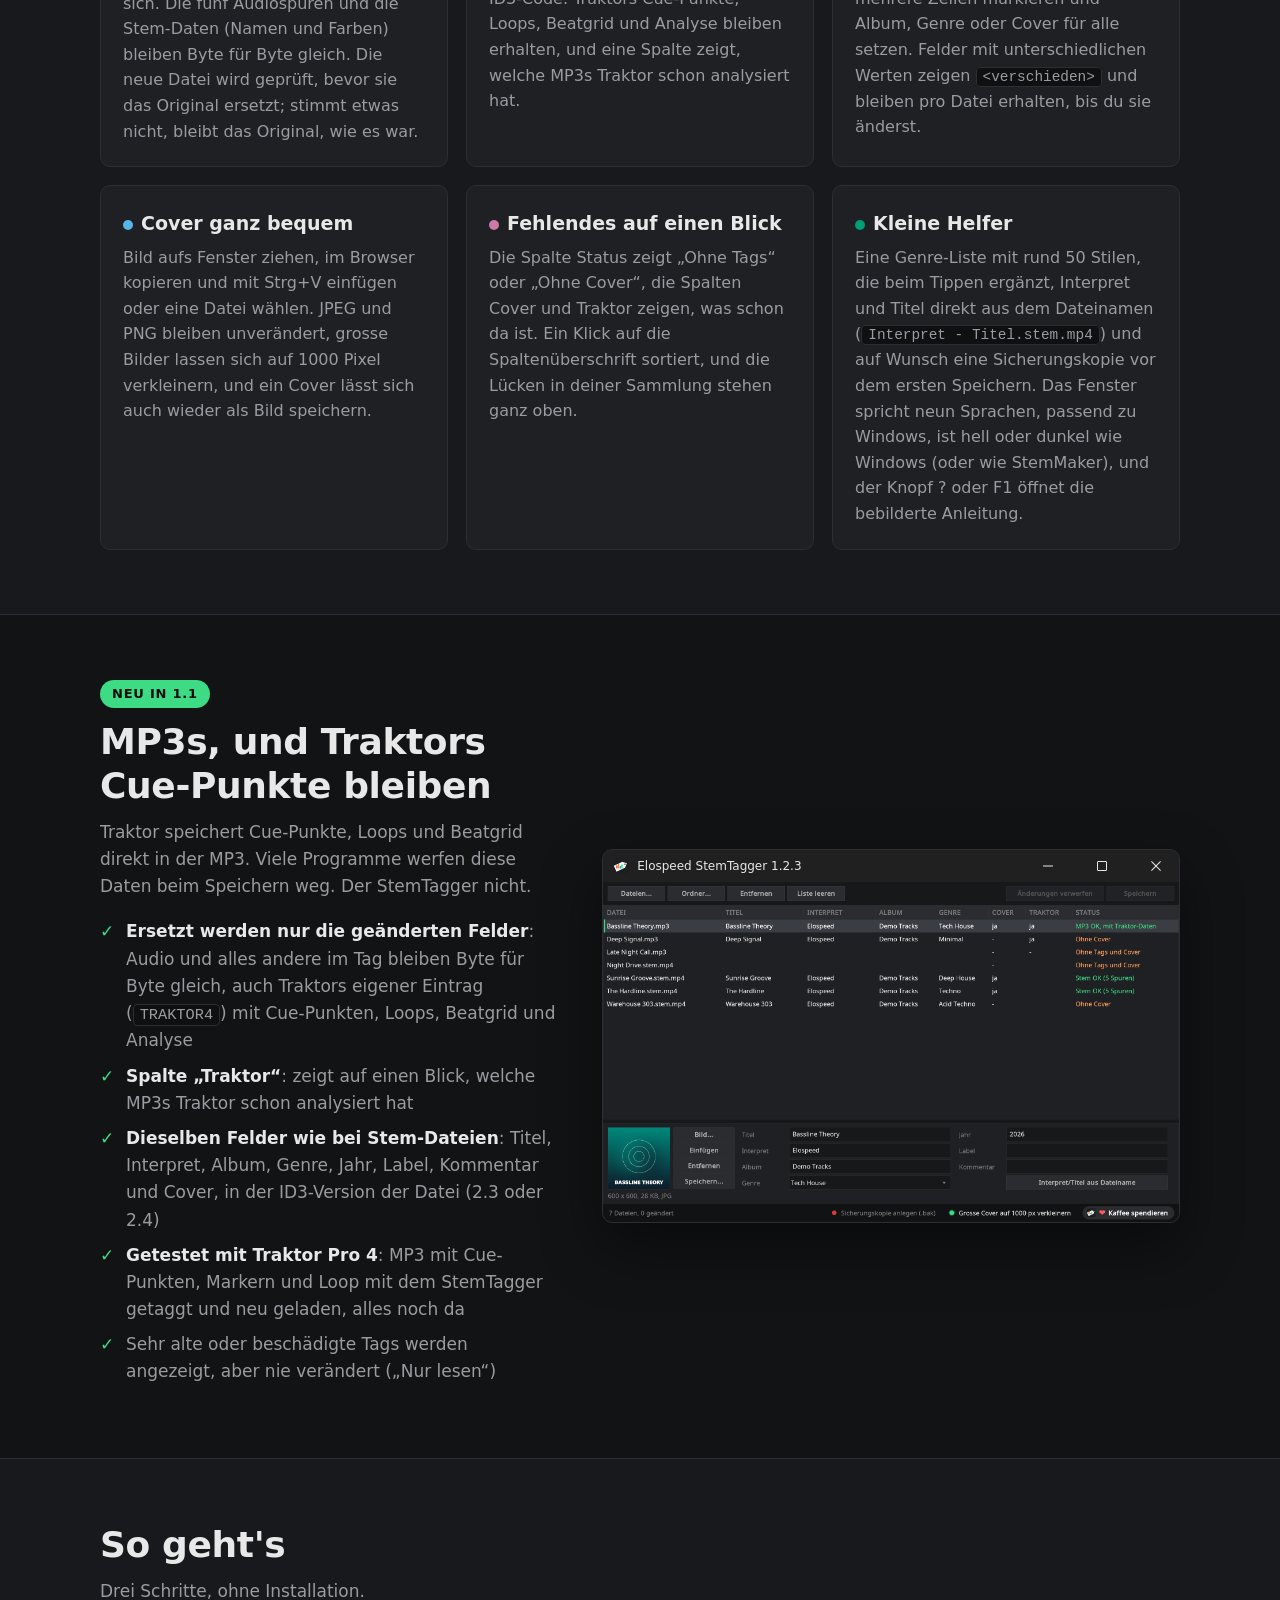
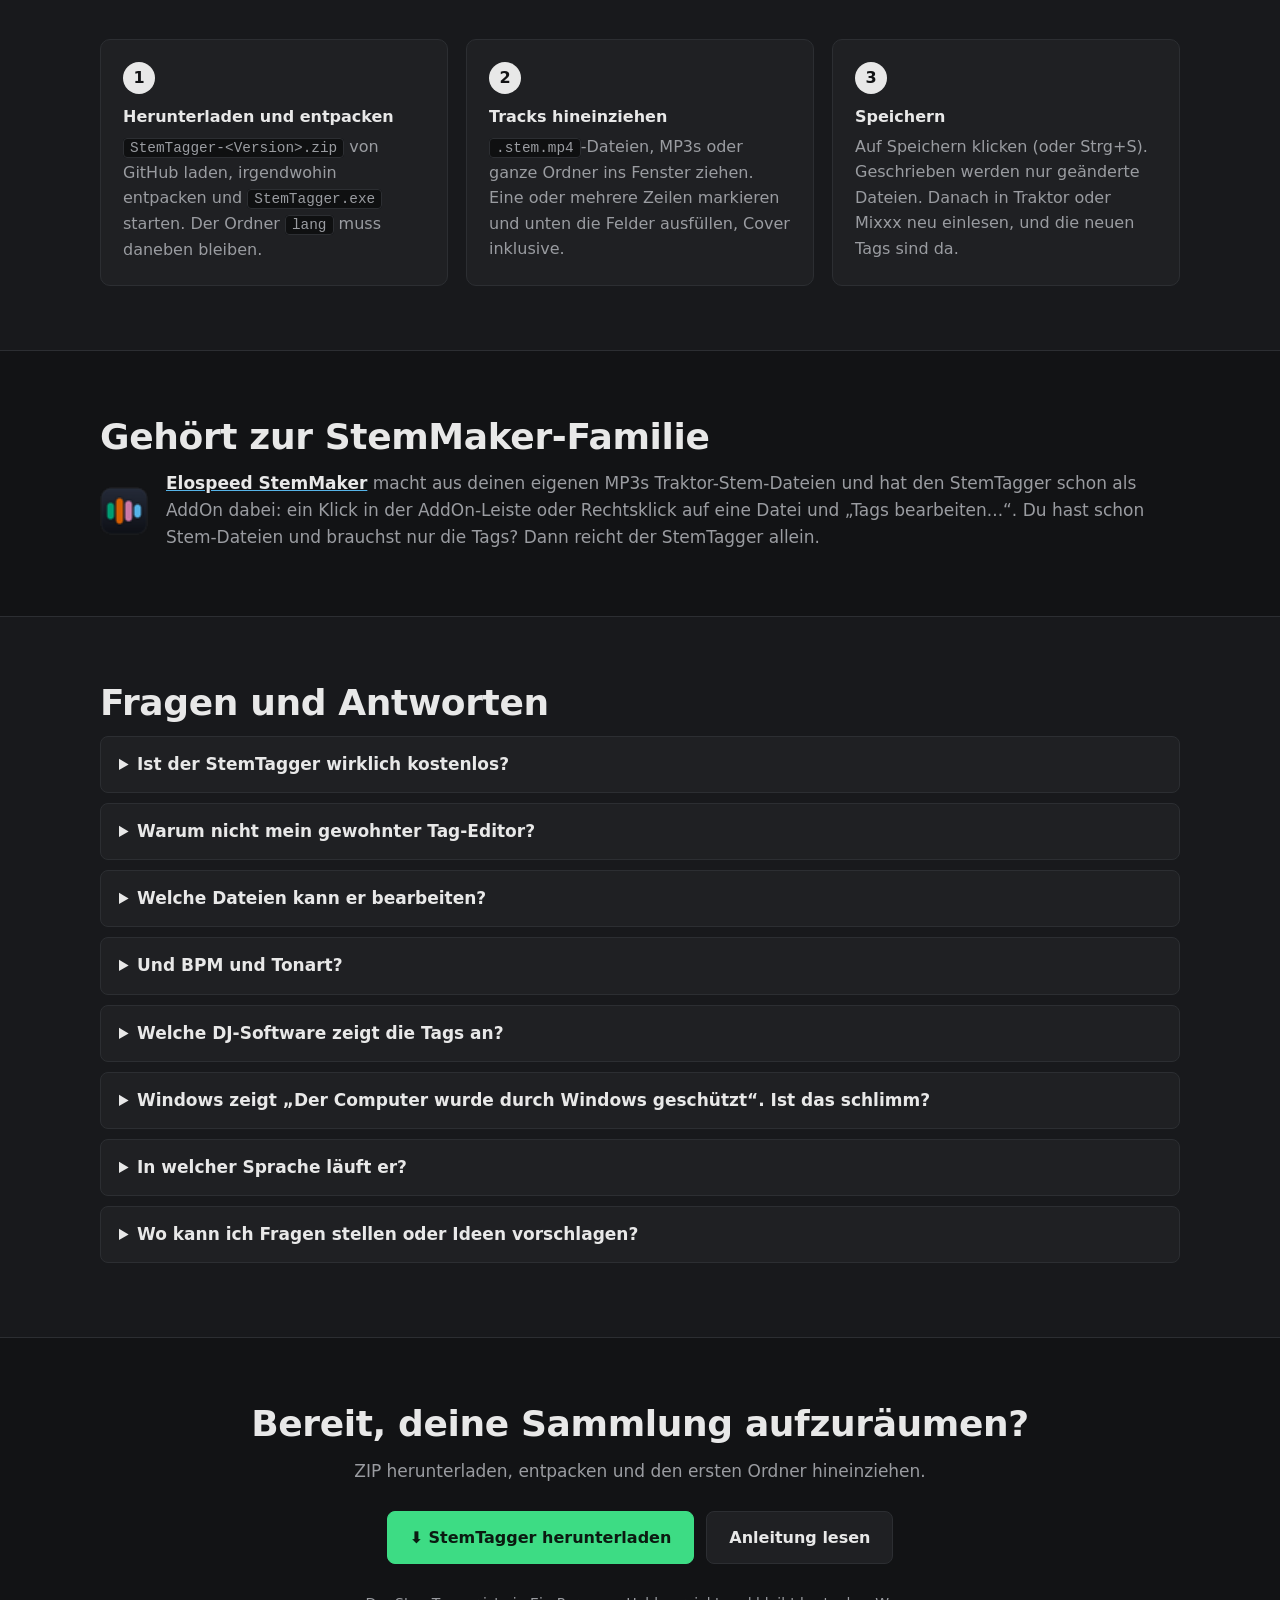
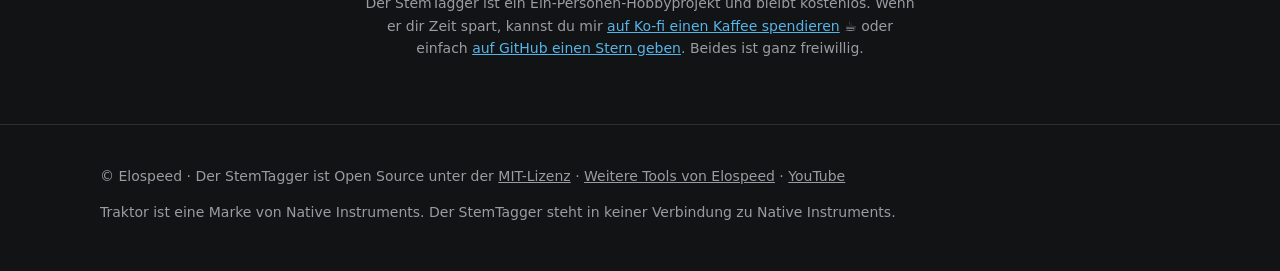
==== commit f38ac0d3: "StemTagger 1.2.3: hell oder dunkel, dunkle Titelleiste, Hilfe mit ? und F1 (Stand aus StemMaker 2.4)" ====
--- a/site/de/index.html
+++ b/site/de/index.html
@@ -53,7 +53,7 @@
   "description": "Tag- und Cover-Editor für Traktor-Stem-Dateien (.stem.mp4) und MP3-Dateien. Geändert werden nur die Tags: Stems, Audio und Traktors eigene Daten (Cue-Punkte, Beatgrid) bleiben Byte für Byte gleich.",
   "url": "https://elospeed.github.io/StemTagger/de/",
   "downloadUrl": "https://github.com/Elospeed/StemTagger/releases/latest",
-  "softwareVersion": "1.2.2",
+  "softwareVersion": "1.2.3",
   "inLanguage": "de",
   "license": "https://opensource.org/licenses/MIT",
   "isAccessibleForFree": true,
@@ -99,7 +99,7 @@
       <li>9 Sprachen</li>
     </ul>
     <figure class="shot hero-shot">
-      <div class="bar"><img src="../img/icon-32.png" alt=""><span>Elospeed StemTagger 1.2.2</span><i class="min"></i><i class="max"></i><i class="cls"></i></div>
+      <div class="bar"><img src="../img/icon-32.png" alt=""><span>Elospeed StemTagger 1.2.3</span><i class="min"></i><i class="max"></i><i class="cls"></i></div>
       <img src="../img/stemtagger-de.png" width="1000" height="590" alt="StemTagger-Fenster im dunklen Design: Liste mit Stem-Dateien und MP3s mit Titel, Interpret, Album, Genre, Cover, Traktor-Daten und Status wie „Ohne Cover“ oder „Stem OK“, darunter Cover und Felder des markierten Tracks">
     </figure>
   </div>
@@ -115,7 +115,7 @@
       <div class="card"><h3><span class="dot" style="background:var(--other)"></span>Viele Dateien auf einmal</h3><p>Dateien oder ganze Ordner hineinziehen (mit Unterordnern), mehrere Zeilen markieren und Album, Genre oder Cover für alle setzen. Felder mit unterschiedlichen Werten zeigen <code>&lt;verschieden&gt;</code> und bleiben pro Datei erhalten, bis du sie änderst.</p></div>
       <div class="card"><h3><span class="dot" style="background:var(--vox)"></span>Cover ganz bequem</h3><p>Bild aufs Fenster ziehen, im Browser kopieren und mit Strg+V einfügen oder eine Datei wählen. JPEG und PNG bleiben unverändert, grosse Bilder lassen sich auf 1000 Pixel verkleinern, und ein Cover lässt sich auch wieder als Bild speichern.</p></div>
       <div class="card"><h3><span class="dot" style="background:var(--other)"></span>Fehlendes auf einen Blick</h3><p>Die Spalte Status zeigt „Ohne Tags“ oder „Ohne Cover“, die Spalten Cover und Traktor zeigen, was schon da ist. Ein Klick auf die Spaltenüberschrift sortiert, und die Lücken in deiner Sammlung stehen ganz oben.</p></div>
-      <div class="card"><h3><span class="dot" style="background:var(--drums)"></span>Kleine Helfer</h3><p>Eine Genre-Liste mit rund 50 Stilen, die beim Tippen ergänzt, Interpret und Titel direkt aus dem Dateinamen (<code>Interpret - Titel.stem.mp4</code>) und auf Wunsch eine Sicherungskopie vor dem ersten Speichern. Das Fenster spricht neun Sprachen, passend zu Windows.</p></div>
+      <div class="card"><h3><span class="dot" style="background:var(--drums)"></span>Kleine Helfer</h3><p>Eine Genre-Liste mit rund 50 Stilen, die beim Tippen ergänzt, Interpret und Titel direkt aus dem Dateinamen (<code>Interpret - Titel.stem.mp4</code>) und auf Wunsch eine Sicherungskopie vor dem ersten Speichern. Das Fenster spricht neun Sprachen, passend zu Windows, ist hell oder dunkel wie Windows (oder wie StemMaker), und der Knopf ? oder F1 öffnet die bebilderte Anleitung.</p></div>
     </div>
   </div>
 </section>
@@ -135,7 +135,7 @@
       </ul>
     </div>
     <figure class="shot">
-      <div class="bar"><img src="../img/icon-32.png" alt=""><span>Elospeed StemTagger 1.2.2</span><i class="min"></i><i class="max"></i><i class="cls"></i></div>
+      <div class="bar"><img src="../img/icon-32.png" alt=""><span>Elospeed StemTagger 1.2.3</span><i class="min"></i><i class="max"></i><i class="cls"></i></div>
       <img src="../img/stemtagger-mp3-de.png" width="1000" height="590" alt="StemTagger mit markierter MP3: Die Spalte Traktor zeigt „ja“ bei MP3s mit Traktor-Daten, der Status lautet „MP3 OK, mit Traktor-Daten“, darunter Cover und Tags der MP3" loading="lazy">
     </figure>
   </div>
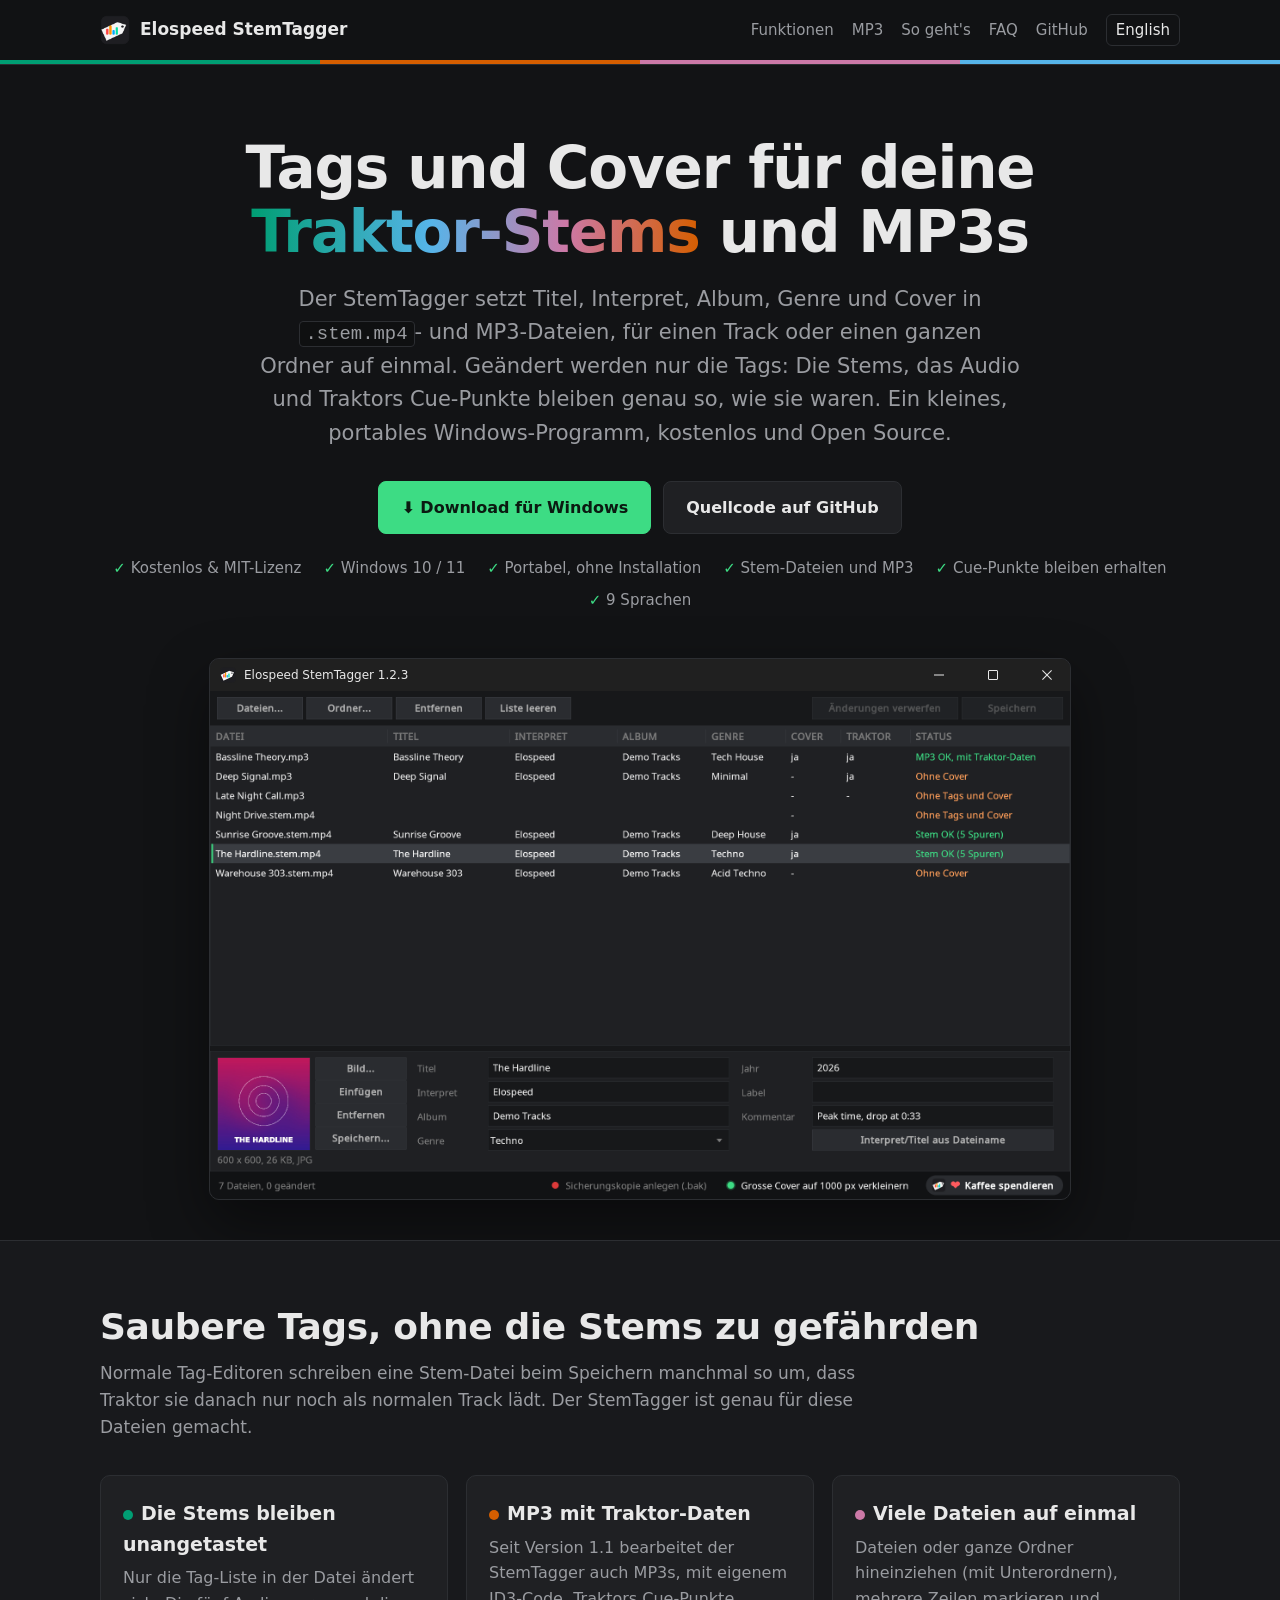
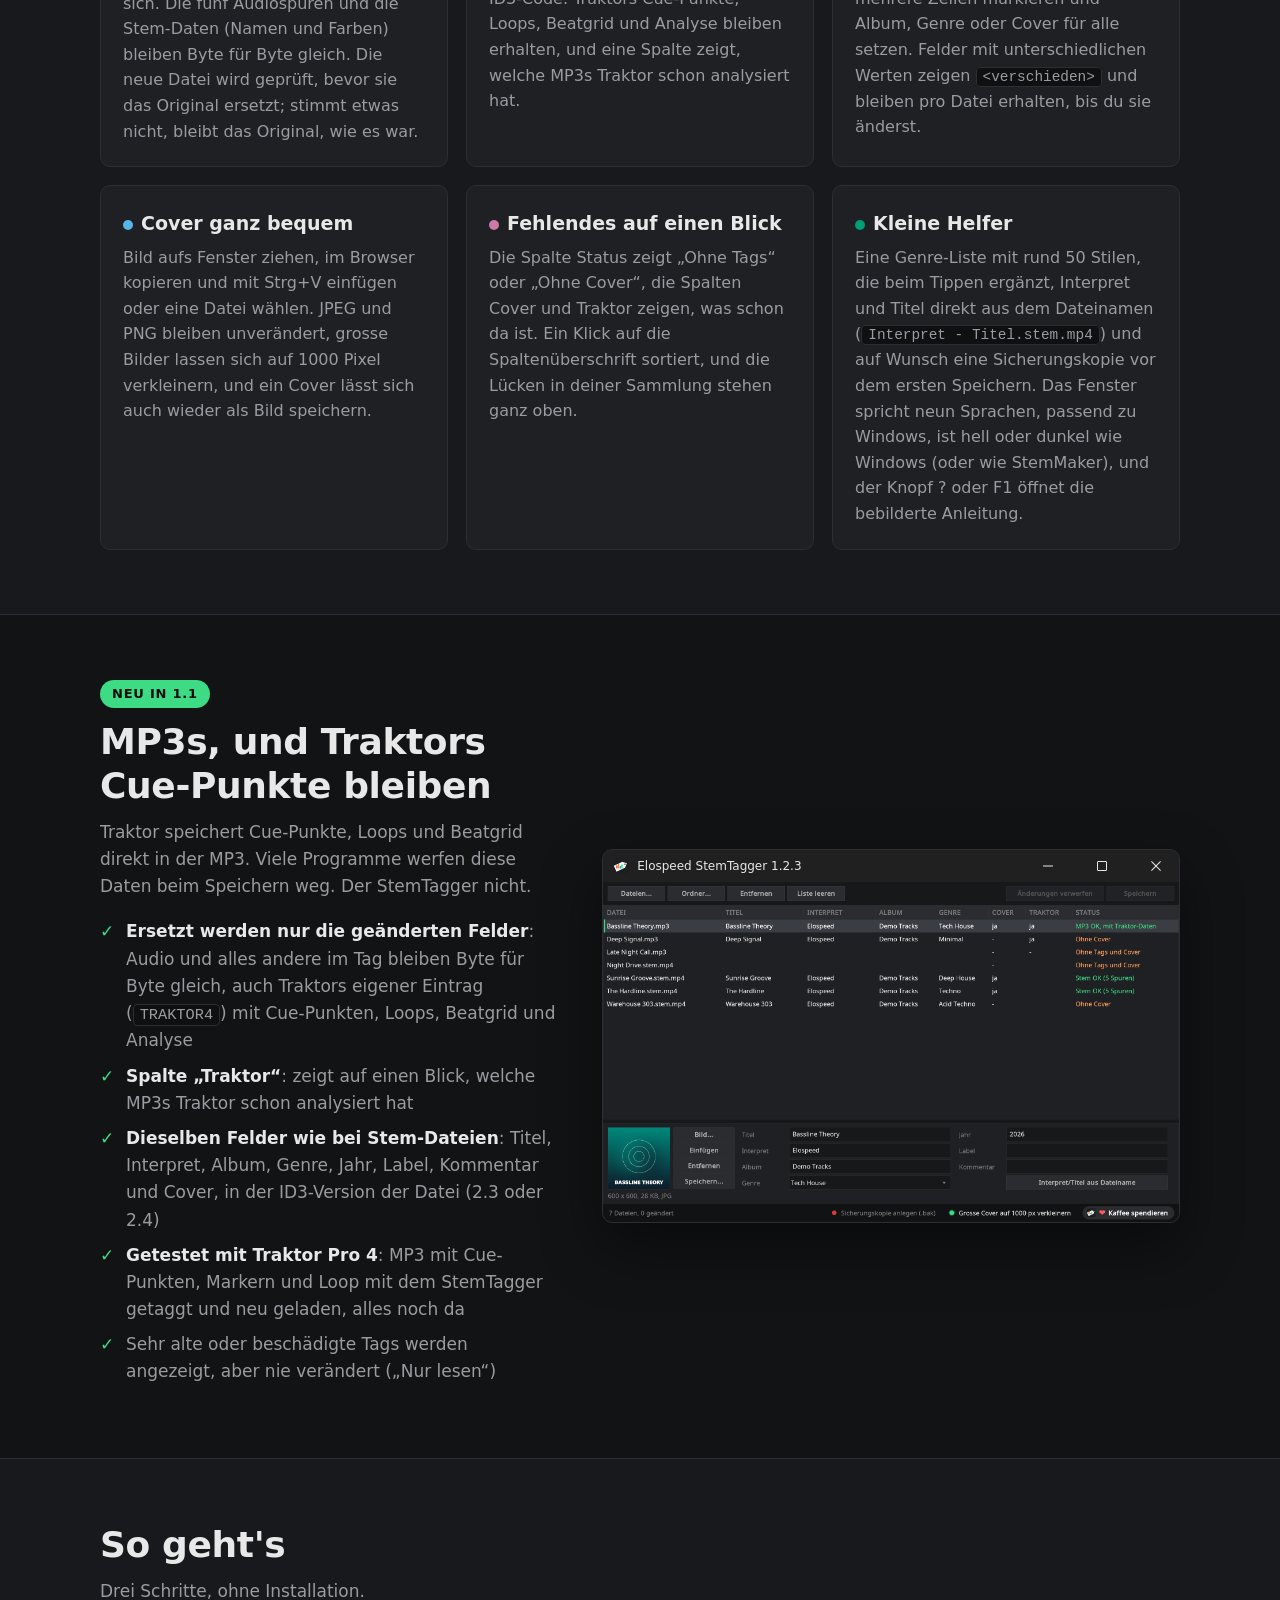
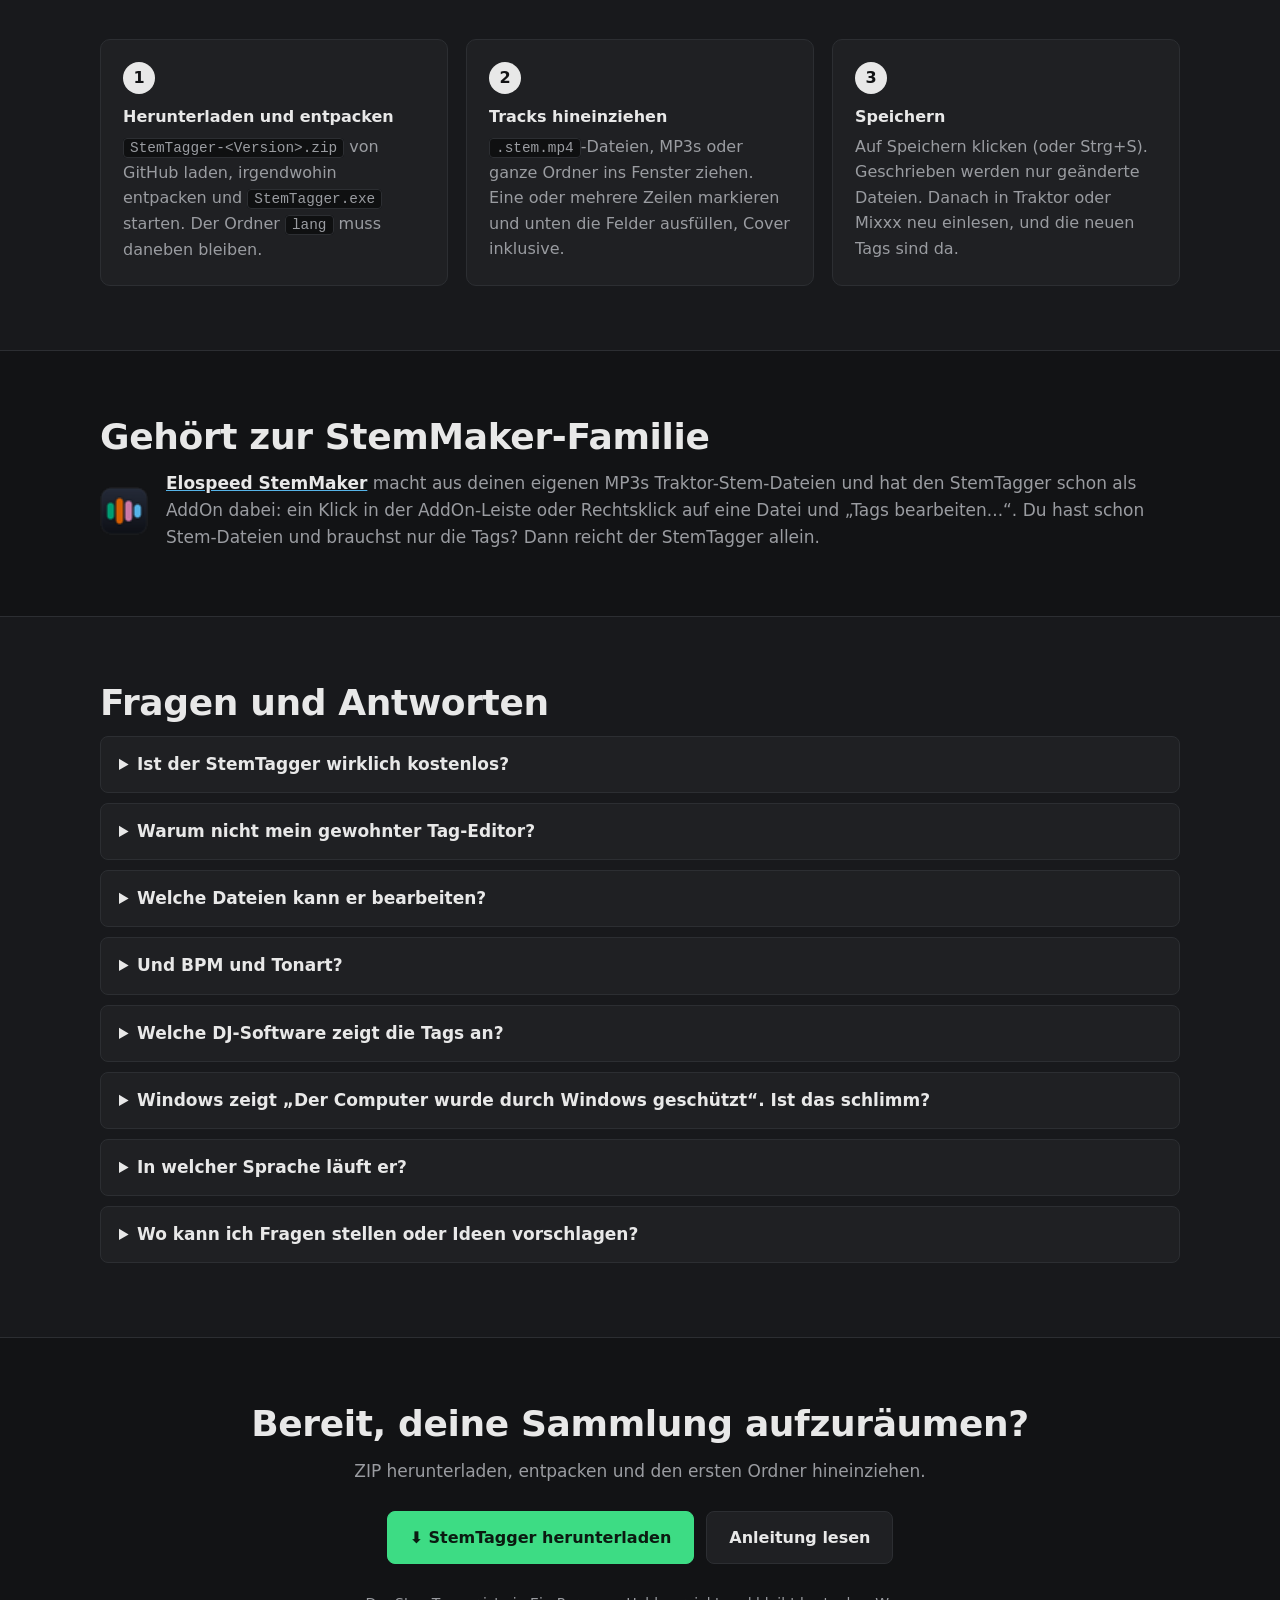
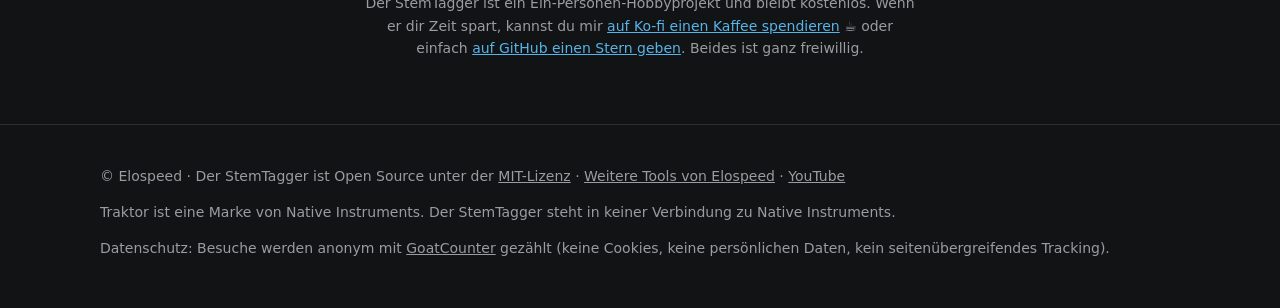
==== commit 06f1de89: "Projektseite: anonyme Besucherzählung mit GoatCounter (EN/DE)" ====
--- a/site/de/index.html
+++ b/site/de/index.html
@@ -219,8 +219,10 @@
   <div class="wrap">
     <div>© Elospeed · Der StemTagger ist Open Source unter der <a href="https://github.com/Elospeed/StemTagger/blob/main/LICENSE">MIT-Lizenz</a> · <a href="https://elospeed.github.io/de/">Weitere Tools von Elospeed</a> · <a href="https://www.youtube.com/@elospeed">YouTube</a></div>
     <div>Traktor ist eine Marke von Native Instruments. Der StemTagger steht in keiner Verbindung zu Native Instruments.</div>
+    <div>Datenschutz: Besuche werden anonym mit <a href="https://www.goatcounter.com/help/privacy">GoatCounter</a> gezählt (keine Cookies, keine persönlichen Daten, kein seitenübergreifendes Tracking).</div>
   </div>
 </footer>
 
+<script data-goatcounter="https://elospeed.goatcounter.com/count" async src="https://gc.zgo.at/count.js"></script>
 </body>
 </html>
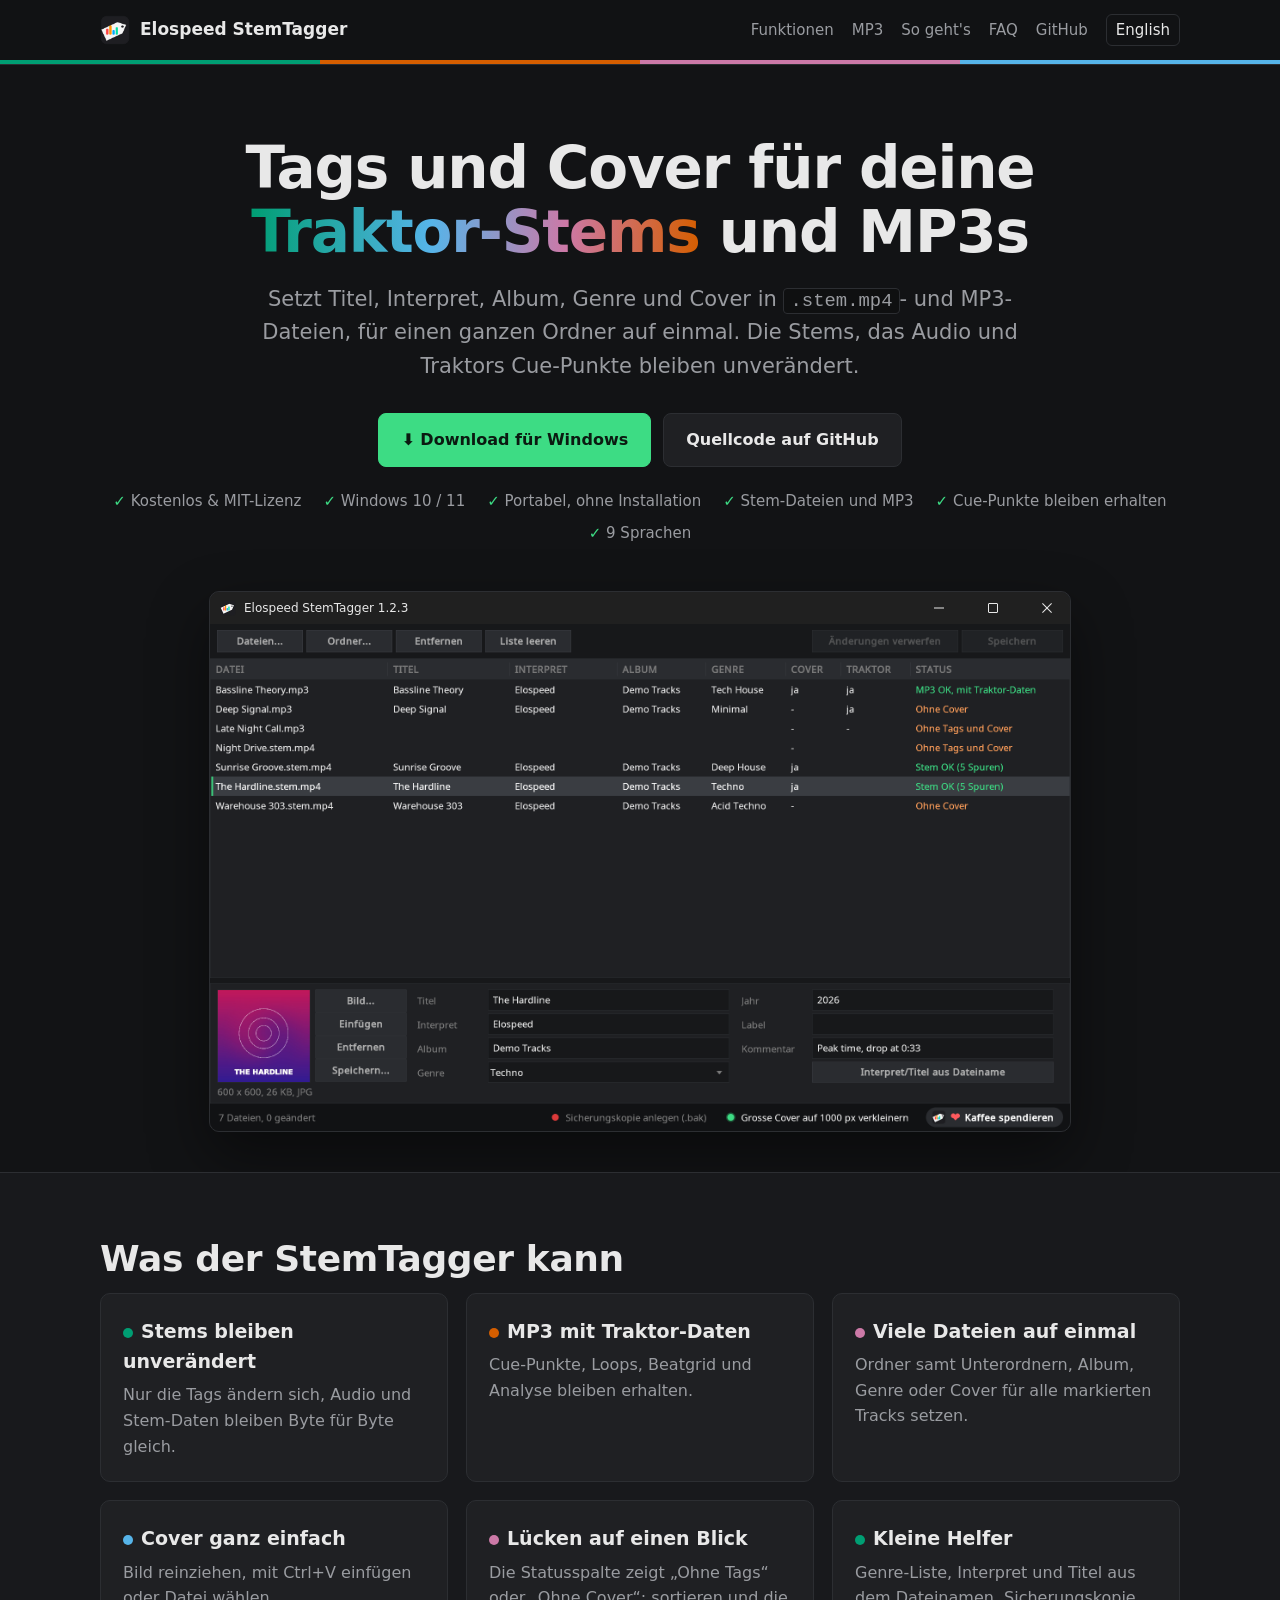
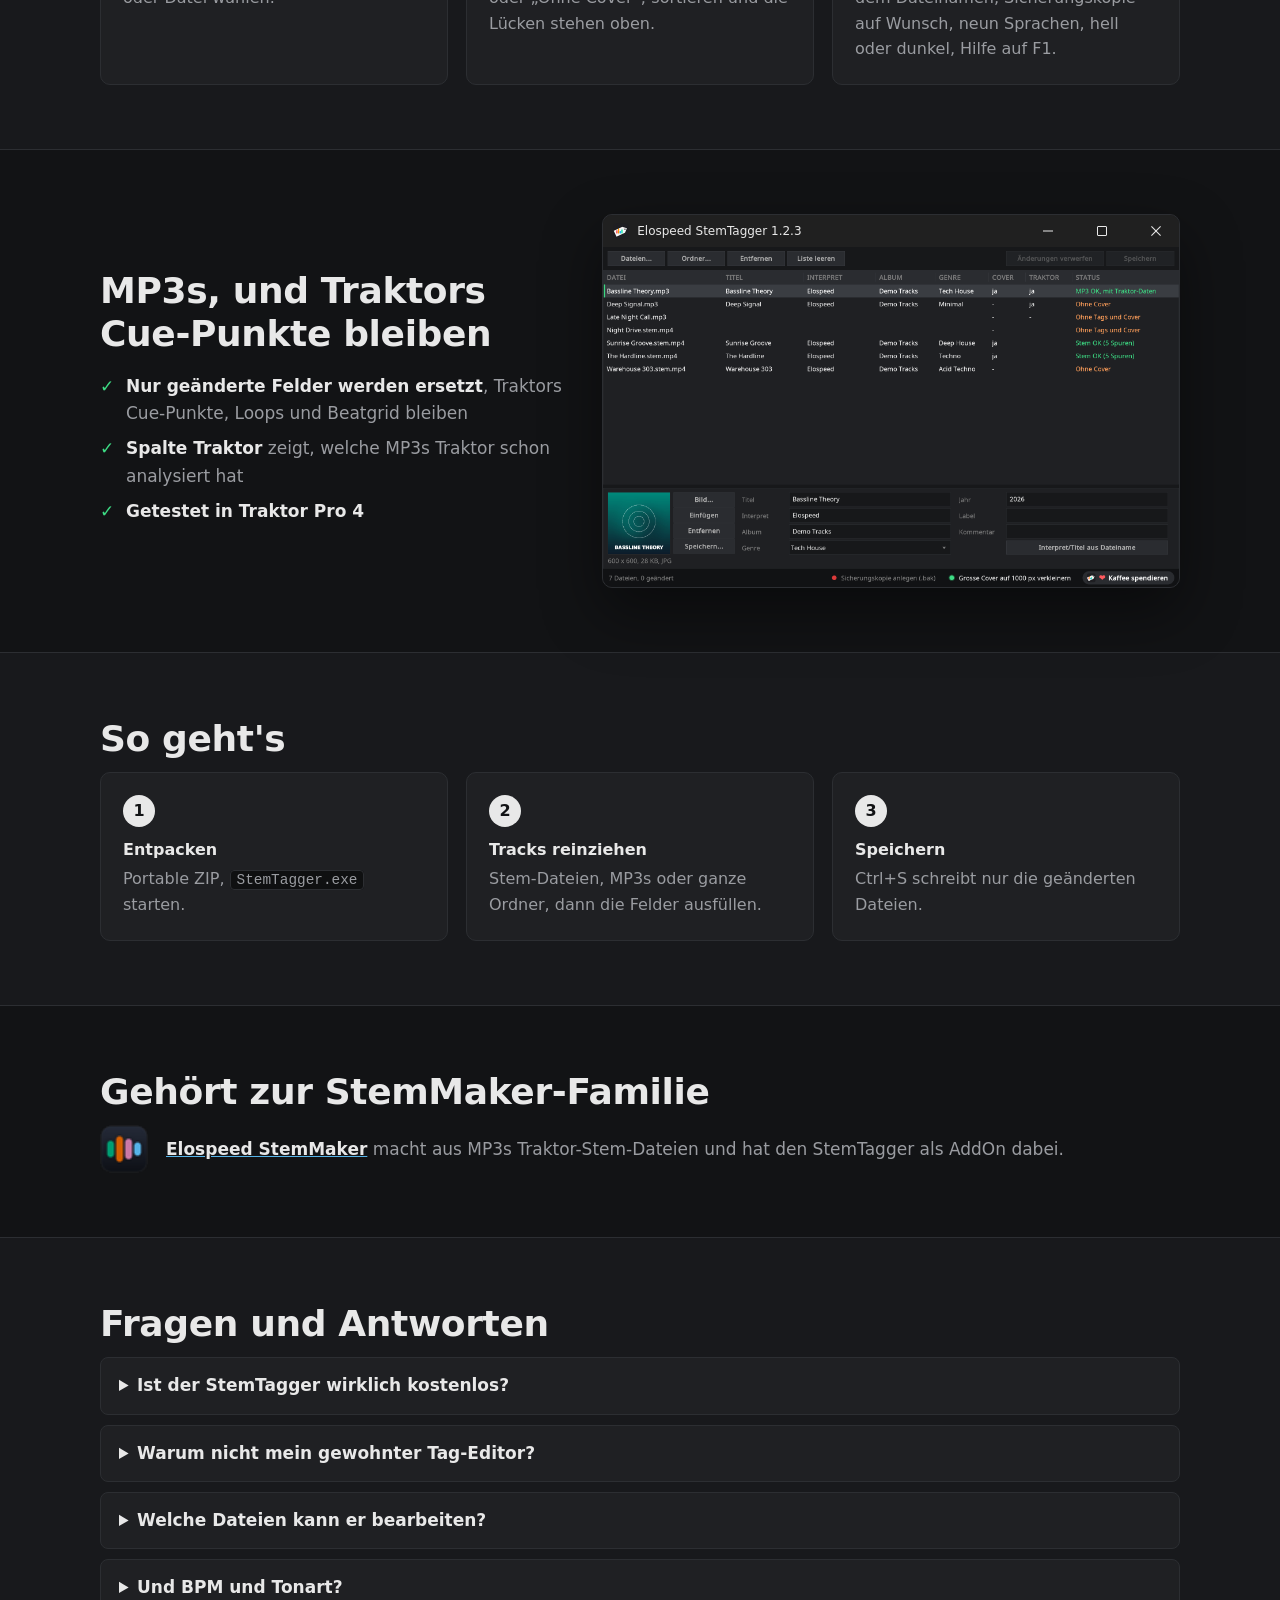
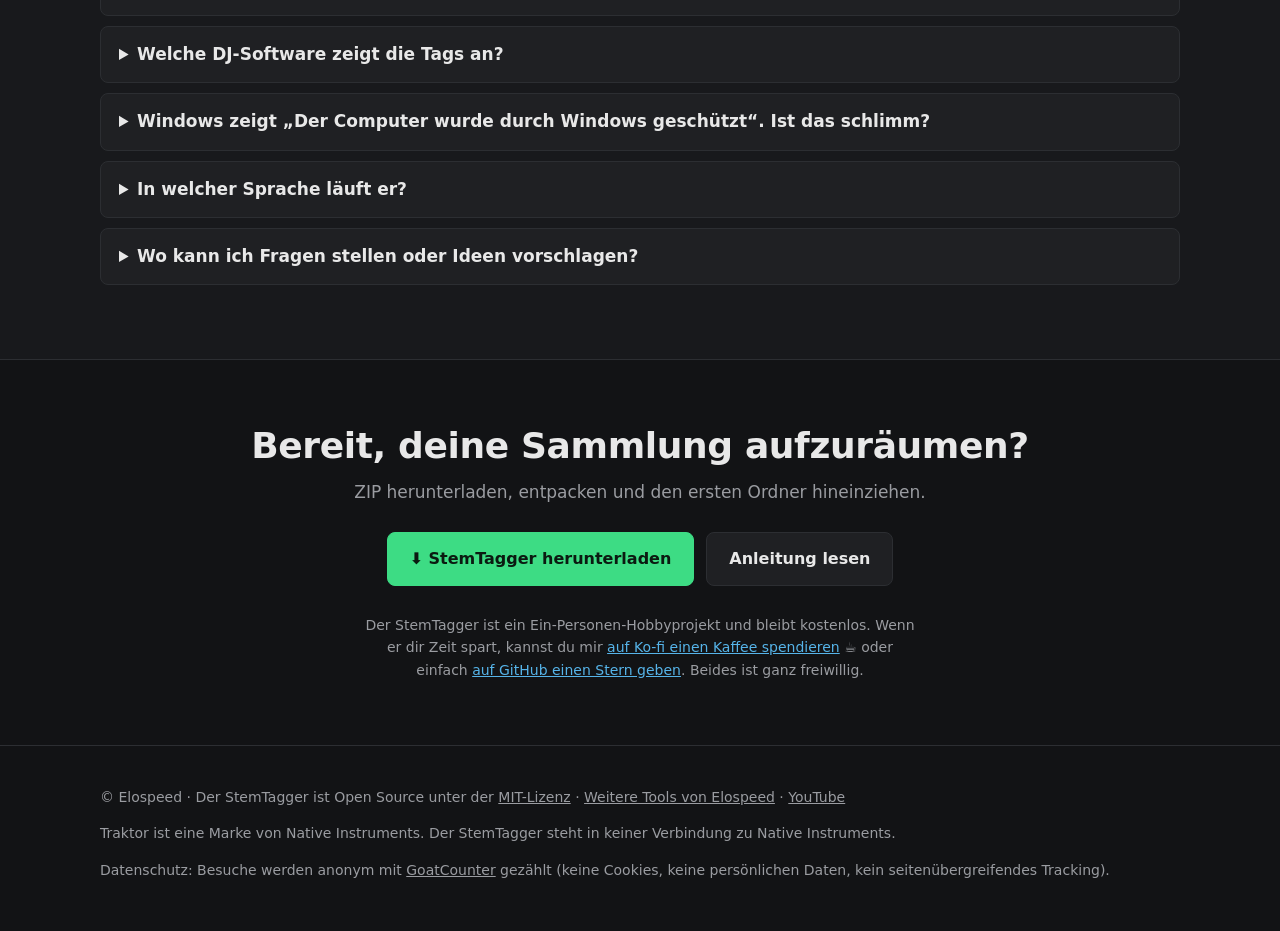
==== commit b63705ae: "Projektseite schlanker: Funktionen stichwortartig (EN/DE)" ====
--- a/site/de/index.html
+++ b/site/de/index.html
@@ -85,7 +85,7 @@
 <section class="hero">
   <div class="wrap">
     <h1>Tags und Cover für deine<br><span class="grad">Traktor-Stems</span> und MP3s</h1>
-    <p class="lead">Der StemTagger setzt Titel, Interpret, Album, Genre und Cover in <code>.stem.mp4</code>- und MP3-Dateien, für einen Track oder einen ganzen Ordner auf einmal. Geändert werden nur die Tags: Die Stems, das Audio und Traktors Cue-Punkte bleiben genau so, wie sie waren. Ein kleines, portables Windows-Programm, kostenlos und Open Source.</p>
+    <p class="lead">Setzt Titel, Interpret, Album, Genre und Cover in <code>.stem.mp4</code>- und MP3-Dateien, für einen ganzen Ordner auf einmal. Die Stems, das Audio und Traktors Cue-Punkte bleiben unverändert.</p>
     <div class="cta">
       <a class="btn primary" href="https://github.com/Elospeed/StemTagger/releases/latest">⬇ Download für Windows</a>
       <a class="btn" href="https://github.com/Elospeed/StemTagger">Quellcode auf GitHub</a>
@@ -107,15 +107,14 @@
 
 <section id="funktionen" class="alt">
   <div class="wrap">
-    <h2>Saubere Tags, ohne die Stems zu gefährden</h2>
-    <p class="sub">Normale Tag-Editoren schreiben eine Stem-Datei beim Speichern manchmal so um, dass Traktor sie danach nur noch als normalen Track lädt. Der StemTagger ist genau für diese Dateien gemacht.</p>
+    <h2>Was der StemTagger kann</h2>
     <div class="grid">
-      <div class="card"><h3><span class="dot" style="background:var(--drums)"></span>Die Stems bleiben unangetastet</h3><p>Nur die Tag-Liste in der Datei ändert sich. Die fünf Audiospuren und die Stem-Daten (Namen und Farben) bleiben Byte für Byte gleich. Die neue Datei wird geprüft, bevor sie das Original ersetzt; stimmt etwas nicht, bleibt das Original, wie es war.</p></div>
-      <div class="card"><h3><span class="dot" style="background:var(--bass)"></span>MP3 mit Traktor-Daten</h3><p>Seit Version 1.1 bearbeitet der StemTagger auch MP3s, mit eigenem ID3-Code. Traktors Cue-Punkte, Loops, Beatgrid und Analyse bleiben erhalten, und eine Spalte zeigt, welche MP3s Traktor schon analysiert hat.</p></div>
-      <div class="card"><h3><span class="dot" style="background:var(--other)"></span>Viele Dateien auf einmal</h3><p>Dateien oder ganze Ordner hineinziehen (mit Unterordnern), mehrere Zeilen markieren und Album, Genre oder Cover für alle setzen. Felder mit unterschiedlichen Werten zeigen <code>&lt;verschieden&gt;</code> und bleiben pro Datei erhalten, bis du sie änderst.</p></div>
-      <div class="card"><h3><span class="dot" style="background:var(--vox)"></span>Cover ganz bequem</h3><p>Bild aufs Fenster ziehen, im Browser kopieren und mit Strg+V einfügen oder eine Datei wählen. JPEG und PNG bleiben unverändert, grosse Bilder lassen sich auf 1000 Pixel verkleinern, und ein Cover lässt sich auch wieder als Bild speichern.</p></div>
-      <div class="card"><h3><span class="dot" style="background:var(--other)"></span>Fehlendes auf einen Blick</h3><p>Die Spalte Status zeigt „Ohne Tags“ oder „Ohne Cover“, die Spalten Cover und Traktor zeigen, was schon da ist. Ein Klick auf die Spaltenüberschrift sortiert, und die Lücken in deiner Sammlung stehen ganz oben.</p></div>
-      <div class="card"><h3><span class="dot" style="background:var(--drums)"></span>Kleine Helfer</h3><p>Eine Genre-Liste mit rund 50 Stilen, die beim Tippen ergänzt, Interpret und Titel direkt aus dem Dateinamen (<code>Interpret - Titel.stem.mp4</code>) und auf Wunsch eine Sicherungskopie vor dem ersten Speichern. Das Fenster spricht neun Sprachen, passend zu Windows, ist hell oder dunkel wie Windows (oder wie StemMaker), und der Knopf ? oder F1 öffnet die bebilderte Anleitung.</p></div>
+      <div class="card"><h3><span class="dot" style="background:var(--drums)"></span>Stems bleiben unverändert</h3><p>Nur die Tags ändern sich, Audio und Stem-Daten bleiben Byte für Byte gleich.</p></div>
+      <div class="card"><h3><span class="dot" style="background:var(--bass)"></span>MP3 mit Traktor-Daten</h3><p>Cue-Punkte, Loops, Beatgrid und Analyse bleiben erhalten.</p></div>
+      <div class="card"><h3><span class="dot" style="background:var(--other)"></span>Viele Dateien auf einmal</h3><p>Ordner samt Unterordnern, Album, Genre oder Cover für alle markierten Tracks setzen.</p></div>
+      <div class="card"><h3><span class="dot" style="background:var(--vox)"></span>Cover ganz einfach</h3><p>Bild reinziehen, mit Ctrl+V einfügen oder Datei wählen.</p></div>
+      <div class="card"><h3><span class="dot" style="background:var(--other)"></span>Lücken auf einen Blick</h3><p>Die Statusspalte zeigt „Ohne Tags“ oder „Ohne Cover“; sortieren und die Lücken stehen oben.</p></div>
+      <div class="card"><h3><span class="dot" style="background:var(--drums)"></span>Kleine Helfer</h3><p>Genre-Liste, Interpret und Titel aus dem Dateinamen, Sicherungskopie auf Wunsch, neun Sprachen, hell oder dunkel, Hilfe auf F1.</p></div>
     </div>
   </div>
 </section>
@@ -123,16 +122,12 @@
 <section id="mp3">
   <div class="wrap split">
     <div>
-      <span class="badge">Neu in 1.1</span>
       <h2>MP3s, und Traktors Cue-Punkte bleiben</h2>
-      <p class="sub" style="margin-bottom:0">Traktor speichert Cue-Punkte, Loops und Beatgrid direkt in der MP3. Viele Programme werfen diese Daten beim Speichern weg. Der StemTagger nicht.</p>
       <ul class="ticks">
-        <li><strong>Ersetzt werden nur die geänderten Felder</strong>: Audio und alles andere im Tag bleiben Byte für Byte gleich, auch Traktors eigener Eintrag (<code>TRAKTOR4</code>) mit Cue-Punkten, Loops, Beatgrid und Analyse</li>
-        <li><strong>Spalte „Traktor“</strong>: zeigt auf einen Blick, welche MP3s Traktor schon analysiert hat</li>
-        <li><strong>Dieselben Felder wie bei Stem-Dateien</strong>: Titel, Interpret, Album, Genre, Jahr, Label, Kommentar und Cover, in der ID3-Version der Datei (2.3 oder 2.4)</li>
-        <li><strong>Getestet mit Traktor Pro 4</strong>: MP3 mit Cue-Punkten, Markern und Loop mit dem StemTagger getaggt und neu geladen, alles noch da</li>
-        <li>Sehr alte oder beschädigte Tags werden angezeigt, aber nie verändert („Nur lesen“)</li>
-      </ul>
+      <li><strong>Nur geänderte Felder werden ersetzt</strong>, Traktors Cue-Punkte, Loops und Beatgrid bleiben</li>
+      <li><strong>Spalte Traktor</strong> zeigt, welche MP3s Traktor schon analysiert hat</li>
+      <li><strong>Getestet in Traktor Pro 4</strong></li>
+    </ul>
     </div>
     <figure class="shot">
       <div class="bar"><img src="../img/icon-32.png" alt=""><span>Elospeed StemTagger 1.2.3</span><i class="min"></i><i class="max"></i><i class="cls"></i></div>
@@ -144,11 +139,10 @@
 <section id="so-gehts" class="alt">
   <div class="wrap">
     <h2>So geht's</h2>
-    <p class="sub">Drei Schritte, ohne Installation.</p>
     <ol class="steps">
-      <li><strong>Herunterladen und entpacken</strong><code>StemTagger-&lt;Version&gt;.zip</code> von GitHub laden, irgendwohin entpacken und <code>StemTagger.exe</code> starten. Der Ordner <code>lang</code> muss daneben bleiben.</li>
-      <li><strong>Tracks hineinziehen</strong><code>.stem.mp4</code>-Dateien, MP3s oder ganze Ordner ins Fenster ziehen. Eine oder mehrere Zeilen markieren und unten die Felder ausfüllen, Cover inklusive.</li>
-      <li><strong>Speichern</strong>Auf Speichern klicken (oder Strg+S). Geschrieben werden nur geänderte Dateien. Danach in Traktor oder Mixxx neu einlesen, und die neuen Tags sind da.</li>
+      <li><strong>Entpacken</strong>Portable ZIP, <code>StemTagger.exe</code> starten.</li>
+      <li><strong>Tracks reinziehen</strong>Stem-Dateien, MP3s oder ganze Ordner, dann die Felder ausfüllen.</li>
+      <li><strong>Speichern</strong>Ctrl+S schreibt nur die geänderten Dateien.</li>
     </ol>
   </div>
 </section>
@@ -158,7 +152,7 @@
     <h2>Gehört zur StemMaker-Familie</h2>
     <div class="family">
       <img src="../img/stemmaker-icon-32.png" alt="" width="48" height="48">
-      <p><a href="https://elospeed.github.io/StemMaker/de/"><strong>Elospeed StemMaker</strong></a> macht aus deinen eigenen MP3s Traktor-Stem-Dateien und hat den StemTagger schon als AddOn dabei: ein Klick in der AddOn-Leiste oder Rechtsklick auf eine Datei und „Tags bearbeiten...“. Du hast schon Stem-Dateien und brauchst nur die Tags? Dann reicht der StemTagger allein.</p>
+      <p><a href="https://elospeed.github.io/StemMaker/de/"><strong>Elospeed StemMaker</strong></a> macht aus MP3s Traktor-Stem-Dateien und hat den StemTagger als AddOn dabei.</p>
     </div>
   </div>
 </section>
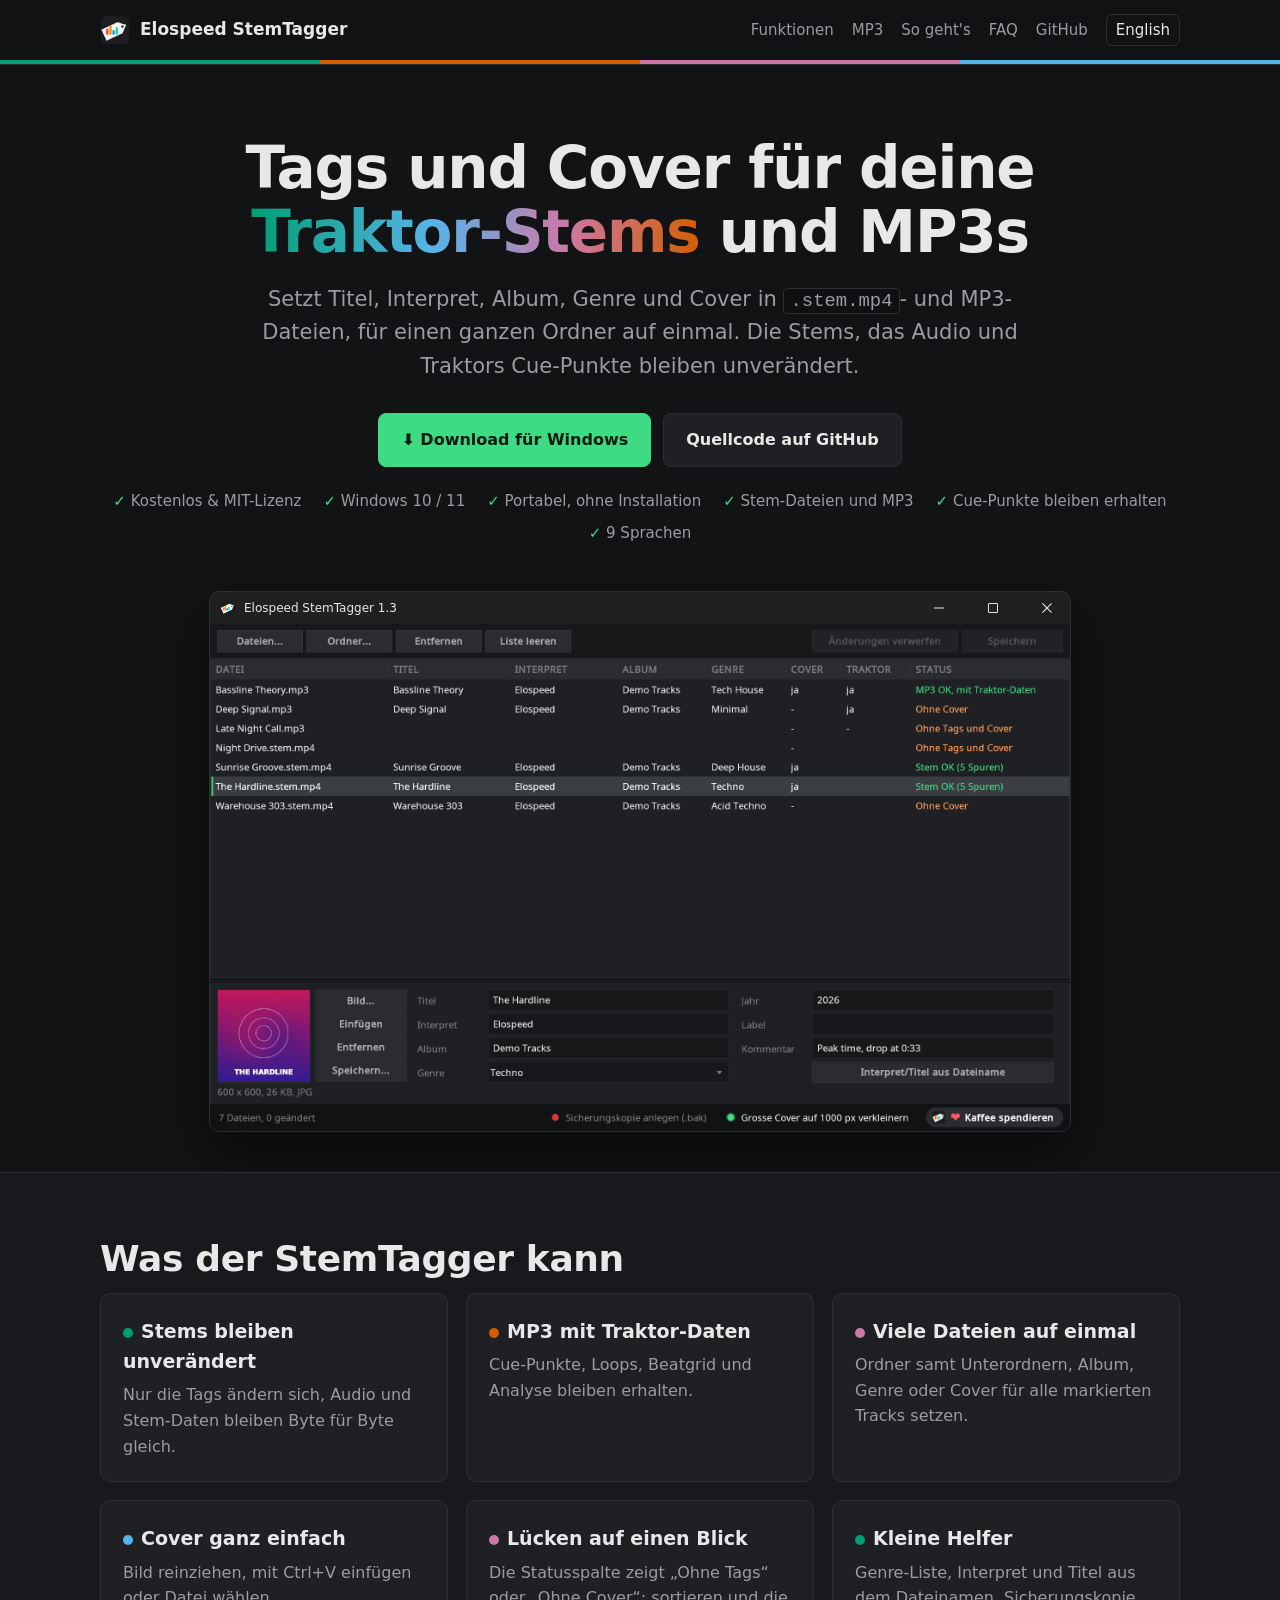
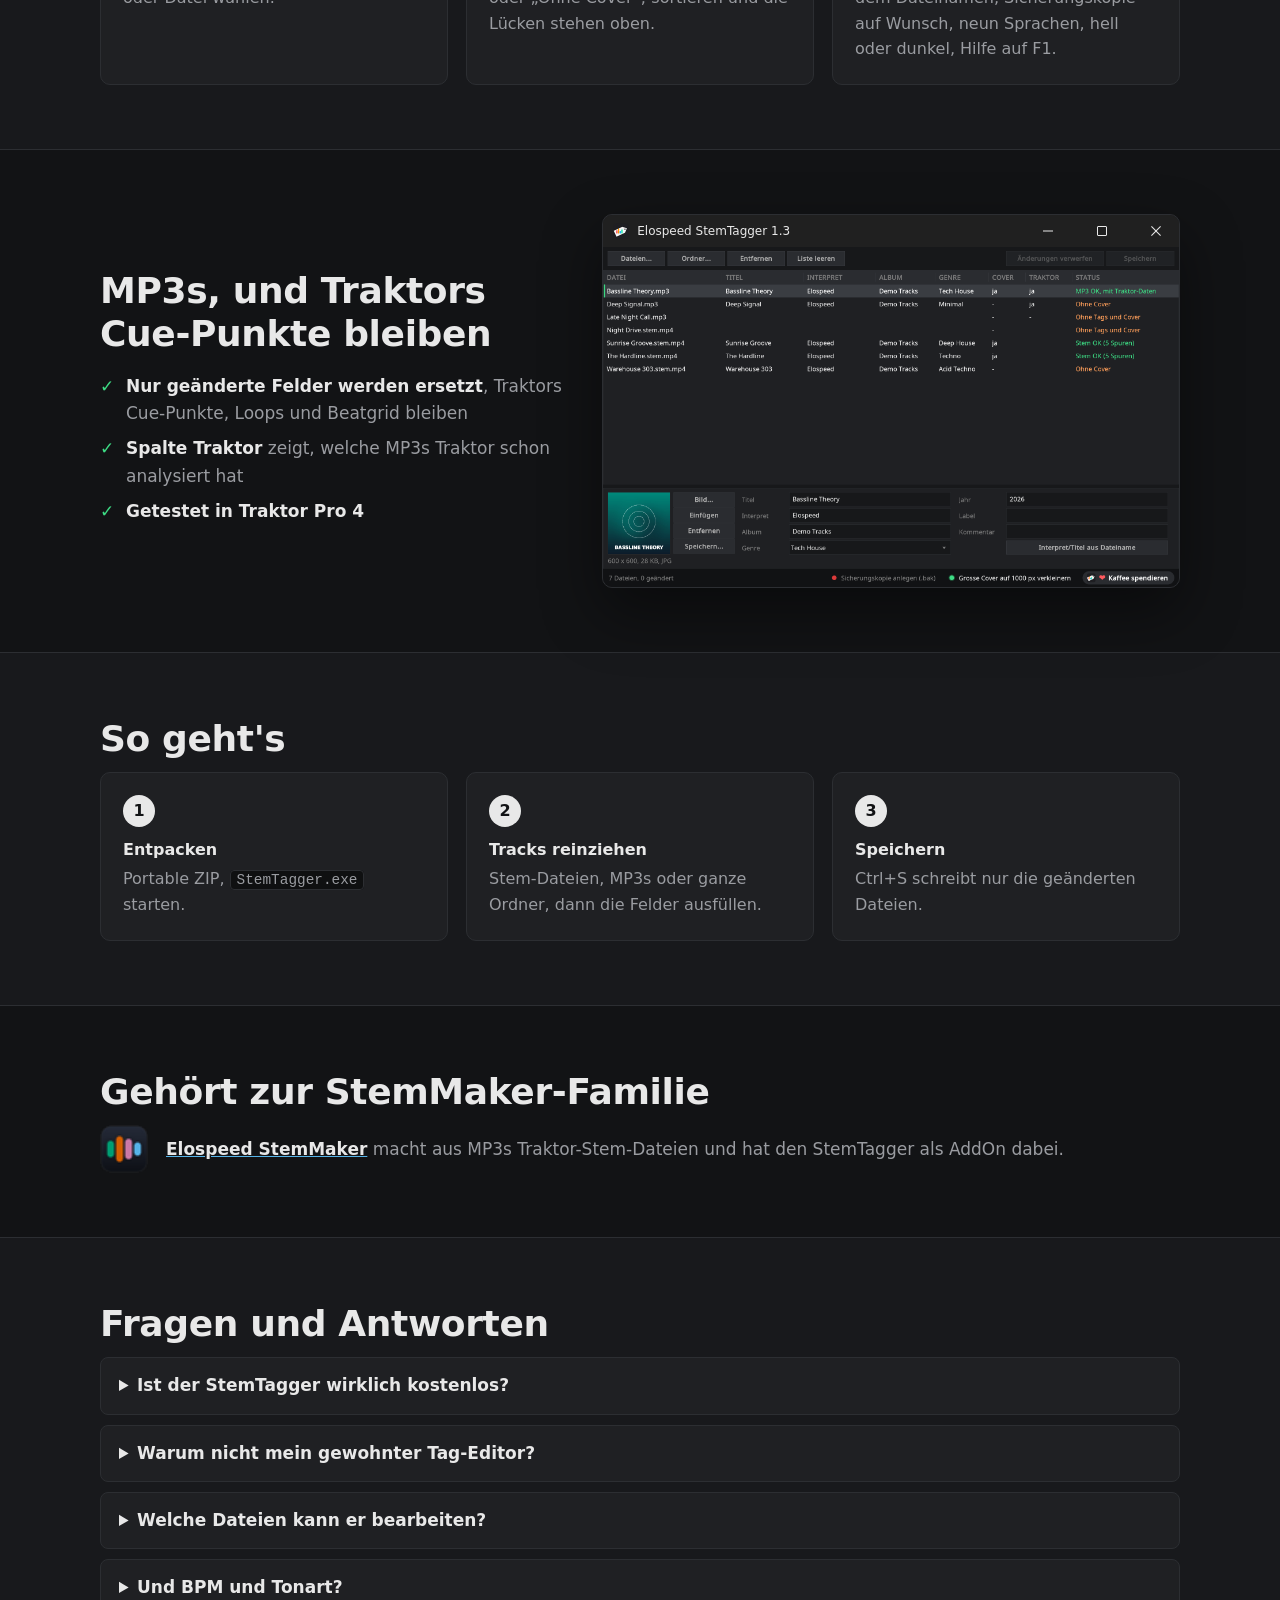
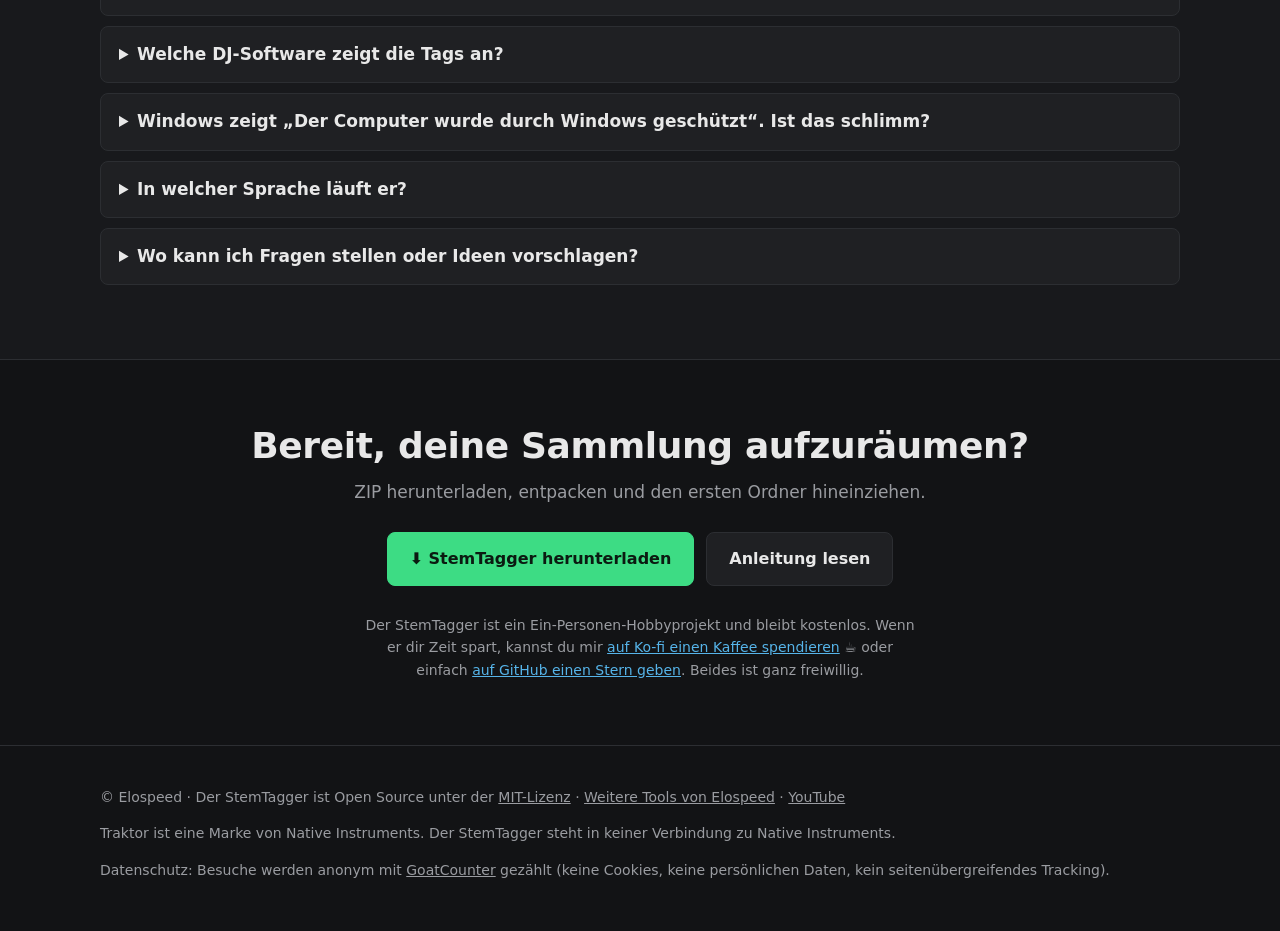
==== commit d57d420e: "Projektseite und README auf 1.3" ====
--- a/site/de/index.html
+++ b/site/de/index.html
@@ -53,7 +53,7 @@
   "description": "Tag- und Cover-Editor für Traktor-Stem-Dateien (.stem.mp4) und MP3-Dateien. Geändert werden nur die Tags: Stems, Audio und Traktors eigene Daten (Cue-Punkte, Beatgrid) bleiben Byte für Byte gleich.",
   "url": "https://elospeed.github.io/StemTagger/de/",
   "downloadUrl": "https://github.com/Elospeed/StemTagger/releases/latest",
-  "softwareVersion": "1.2.3",
+  "softwareVersion": "1.3",
   "inLanguage": "de",
   "license": "https://opensource.org/licenses/MIT",
   "isAccessibleForFree": true,
@@ -87,7 +87,7 @@
     <h1>Tags und Cover für deine<br><span class="grad">Traktor-Stems</span> und MP3s</h1>
     <p class="lead">Setzt Titel, Interpret, Album, Genre und Cover in <code>.stem.mp4</code>- und MP3-Dateien, für einen ganzen Ordner auf einmal. Die Stems, das Audio und Traktors Cue-Punkte bleiben unverändert.</p>
     <div class="cta">
-      <a class="btn primary" href="https://github.com/Elospeed/StemTagger/releases/latest">⬇ Download für Windows</a>
+      <a class="btn primary" href="danke.html?f=zip">⬇ Download für Windows</a>
       <a class="btn" href="https://github.com/Elospeed/StemTagger">Quellcode auf GitHub</a>
     </div>
     <ul class="facts">
@@ -99,7 +99,7 @@
       <li>9 Sprachen</li>
     </ul>
     <figure class="shot hero-shot">
-      <div class="bar"><img src="../img/icon-32.png" alt=""><span>Elospeed StemTagger 1.2.3</span><i class="min"></i><i class="max"></i><i class="cls"></i></div>
+      <div class="bar"><img src="../img/icon-32.png" alt=""><span>Elospeed StemTagger 1.3</span><i class="min"></i><i class="max"></i><i class="cls"></i></div>
       <img src="../img/stemtagger-de.png" width="1000" height="590" alt="StemTagger-Fenster im dunklen Design: Liste mit Stem-Dateien und MP3s mit Titel, Interpret, Album, Genre, Cover, Traktor-Daten und Status wie „Ohne Cover“ oder „Stem OK“, darunter Cover und Felder des markierten Tracks">
     </figure>
   </div>
@@ -130,7 +130,7 @@
     </ul>
     </div>
     <figure class="shot">
-      <div class="bar"><img src="../img/icon-32.png" alt=""><span>Elospeed StemTagger 1.2.3</span><i class="min"></i><i class="max"></i><i class="cls"></i></div>
+      <div class="bar"><img src="../img/icon-32.png" alt=""><span>Elospeed StemTagger 1.3</span><i class="min"></i><i class="max"></i><i class="cls"></i></div>
       <img src="../img/stemtagger-mp3-de.png" width="1000" height="590" alt="StemTagger mit markierter MP3: Die Spalte Traktor zeigt „ja“ bei MP3s mit Traktor-Daten, der Status lautet „MP3 OK, mit Traktor-Daten“, darunter Cover und Tags der MP3" loading="lazy">
     </figure>
   </div>
@@ -162,7 +162,7 @@
     <h2>Fragen und Antworten</h2>
     <details>
       <summary>Ist der StemTagger wirklich kostenlos?</summary>
-      <p>Ja. Der StemTagger ist Open Source unter der MIT-Lizenz. Keine Werbung, kein Konto und keine Bezahlversion. Wenn er dir gefällt, kannst du auf <a href="https://ko-fi.com/elospeed">Ko-fi</a> freiwillig etwas spenden.</p>
+      <p>Ja. Der StemTagger ist Open Source unter der MIT-Lizenz. Keine Werbung, kein Konto und keine Bezahlversion. Wenn er dir gefällt, kannst du auf <a href="https://ko-fi.com/elospeed" data-goatcounter-click="kofi-stemtagger-seite-de">Ko-fi</a> freiwillig etwas spenden.</p>
     </details>
     <details>
       <summary>Warum nicht mein gewohnter Tag-Editor?</summary>
@@ -200,10 +200,10 @@
     <h2>Bereit, deine Sammlung aufzuräumen?</h2>
     <p class="sub" style="margin:0 auto 26px">ZIP herunterladen, entpacken und den ersten Ordner hineinziehen.</p>
     <div class="cta">
-      <a class="btn primary" href="https://github.com/Elospeed/StemTagger/releases/latest">⬇ StemTagger herunterladen</a>
+      <a class="btn primary" href="danke.html?f=zip">⬇ StemTagger herunterladen</a>
       <a class="btn" href="https://github.com/Elospeed/StemTagger/blob/main/LIESMICH.md">Anleitung lesen</a>
     </div>
-    <p class="support">Der StemTagger ist ein Ein-Personen-Hobbyprojekt und bleibt kostenlos. Wenn er dir Zeit spart, kannst du mir <a href="https://ko-fi.com/elospeed">auf Ko-fi einen Kaffee spendieren</a> ☕ oder einfach <a href="https://github.com/Elospeed/StemTagger">auf GitHub einen Stern geben</a>. Beides ist ganz freiwillig.</p>
+    <p class="support">Der StemTagger ist ein Ein-Personen-Hobbyprojekt und bleibt kostenlos. Wenn er dir Zeit spart, kannst du mir <a href="https://ko-fi.com/elospeed" data-goatcounter-click="kofi-stemtagger-seite-de">auf Ko-fi einen Kaffee spendieren</a> ☕ oder einfach <a href="https://github.com/Elospeed/StemTagger">auf GitHub einen Stern geben</a>. Beides ist ganz freiwillig.</p>
   </div>
 </section>
 
--- a/site/style.css
+++ b/site/style.css
@@ -89,7 +89,7 @@
   max-width: 760px; margin: 0 auto 30px;
 }
 .cta { display: flex; gap: 12px; justify-content: center; flex-wrap: wrap; }
-/* leiser Spenden-Hinweis unter dem Download-Knopf am Seitenende */
+/* Ko-fi-Zeile unter dem Download-Knopf am Seitenende */
 .support { max-width: 560px; margin: 28px auto 0; font-size: 14px; color: var(--muted); }
 .btn {
   display: inline-flex; align-items: center; gap: 8px;
@@ -222,3 +222,15 @@
 .family p { margin: 0; color: var(--muted); }
 .family p strong { color: var(--text); }
 @media (max-width: 560px) { .family { flex-direction: column; align-items: flex-start; } }
+
+/* ---- Danke-Seite nach dem Download ---- */
+.danke { padding: 64px 0 56px; text-align: center; }
+.danke h1 { font-size: clamp(28px, 4.4vw, 42px); line-height: 1.15; margin: 0 0 14px; letter-spacing: -.01em; }
+.danke .lead { color: var(--text); font-size: 19px; max-width: 620px; margin: 0 auto 26px; }
+.btn.kofi { background: #ff5e5b; border-color: #ff5e5b; color: #fff; }
+.btn.kofi:hover { background: #ff7d7a; border-color: #ff7d7a; color: #fff; }
+.danke .wer { max-width: 560px; margin: 26px auto 0; color: var(--muted); font-size: 15px; }
+.danke .wer strong { color: var(--text); }
+.danke .klein { margin: 30px auto 0; color: var(--muted); font-size: 14px; }
+.danke ol.steps { text-align: left; max-width: 900px; margin: 0 auto; }
+.danke ol.steps li { color: var(--muted); }
